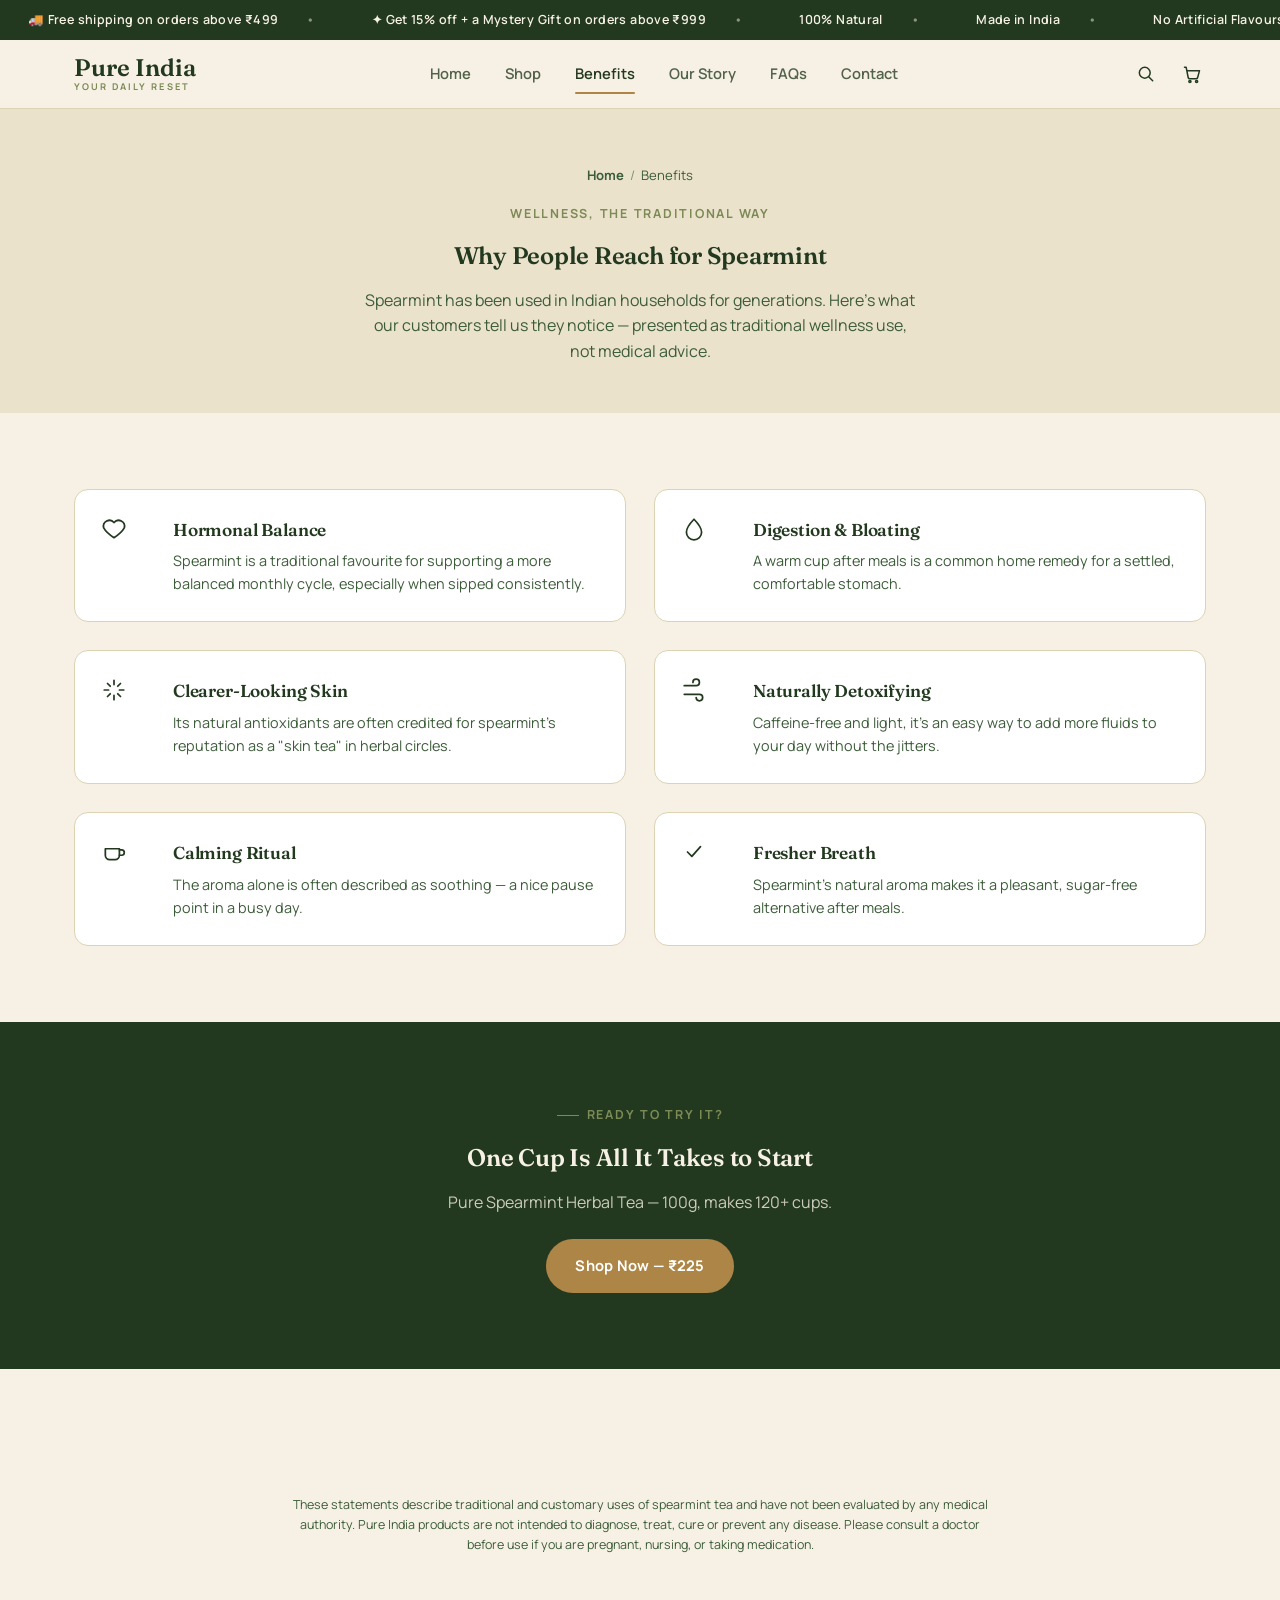
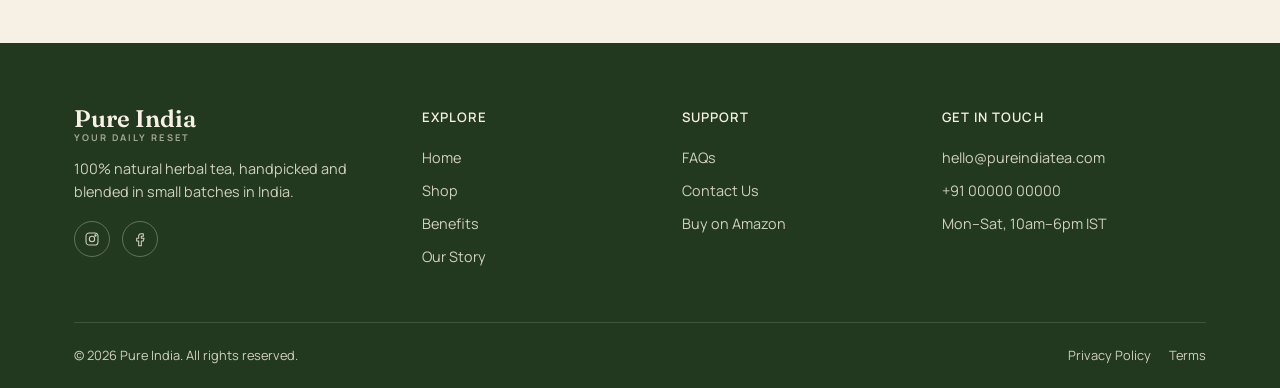
==== benefits.html @ 7e17dac4 "initial" ====
<!DOCTYPE html>
<html lang="en" class="is-loading">
<head>
<meta charset="UTF-8">
<meta name="viewport" content="width=device-width, initial-scale=1.0">
<title>Benefits of Spearmint Tea — Pure India</title>
<meta name="description" content="Discover the traditional wellness benefits of Pure India's Spearmint Herbal Tea — digestion, hormonal balance, skin and more.">
<link rel="stylesheet" href="css/style.css">
</head>
<body>

<div id="siteLoader" class="site-loader" role="status" aria-label="Loading Pure India">
  <div class="loader-mark">
    <span class="loader-steam s1"></span>
    <span class="loader-steam s2"></span>
    <span class="loader-steam s3"></span>
    <div class="loader-ring"></div>
    <img src="public/logo.png" alt="" class="loader-logo">
  </div>
  <p class="loader-text">Steeping your reset<span class="loader-dots"><span>.</span><span>.</span><span>.</span></span></p>
</div>

<header class="site-header">
  <div class="topbar">
    <div class="marquee">
        <div class="marquee-track">
          <span class="marquee-item">&#128666; Free shipping on orders above &#8377;499</span>
          <span class="marquee-item">&#10022; Get 15% off + a Mystery Gift on orders above &#8377;999</span>
          <span class="marquee-item">100% Natural</span>
          <span class="marquee-item">Made in India</span>
          <span class="marquee-item">No Artificial Flavours</span>
          <span class="marquee-item">&#128666; Free shipping on orders above &#8377;499</span>
          <span class="marquee-item">&#10022; Get 15% off + a Mystery Gift on orders above &#8377;999</span>
          <span class="marquee-item">100% Natural</span>
          <span class="marquee-item">Made in India</span>
          <span class="marquee-item">No Artificial Flavours</span>
        </div>
    </div>
  </div>
  <div class="nav-wrap container">
    <a href="index.html" class="logo">Pure India <span>Your Daily Reset</span></a>
    <nav class="main-nav" id="mainNav">
      <a href="index.html">Home</a>
      <a href="shop.html">Shop</a>
      <a href="benefits.html" class="active">Benefits</a>
      <a href="our-story.html">Our Story</a>
      <a href="faqs.html">FAQs</a>
      <a href="contact.html">Contact</a>
    </nav>
    <div class="nav-actions">
      <button class="icon-btn" id="searchToggle" aria-label="Toggle search"><svg viewBox="0 0 24 24" fill="none" stroke="currentColor" stroke-width="1.8" stroke-linecap="round"><circle cx="10.5" cy="10.5" r="6.5"/><line x1="20" y1="20" x2="15.5" y2="15.5"/></svg></button>
      <a href="shop.html" class="icon-btn" aria-label="Shop"><svg viewBox="0 0 24 24" fill="none" stroke="currentColor" stroke-width="1.8" stroke-linecap="round" stroke-linejoin="round"><path d="M3 4h2l2.4 12.2a2 2 0 0 0 2 1.6h7.4a2 2 0 0 0 2-1.6L21 8H6"/><circle cx="9.5" cy="21" r="1.3"/><circle cx="17.5" cy="21" r="1.3"/></svg></a>
      <button class="icon-btn menu-toggle" id="menuToggle" aria-label="Toggle menu" aria-expanded="false"><svg viewBox="0 0 24 24" fill="none" stroke="currentColor" stroke-width="1.8" stroke-linecap="round"><line x1="3" y1="6" x2="21" y2="6"/><line x1="3" y1="12" x2="21" y2="12"/><line x1="3" y1="18" x2="21" y2="18"/></svg></button>
    </div>
  </div>
  <form class="search-bar" id="searchForm"><input type="text" id="searchInput" placeholder="Search teas, benefits, brewing tips…"><button type="submit">Go</button></form>
</header>

<section class="page-hero">
  <div class="container">
    <p class="breadcrumb"><a href="index.html">Home</a><span>/</span>Benefits</p>
    <p class="eyebrow">Wellness, the traditional way</p>
    <h1>Why People Reach for Spearmint</h1>
    <p style="max-width:560px; margin:0 auto; color:var(--forest-light);">Spearmint has been used in Indian households for generations. Here's what our customers tell us they notice — presented as traditional wellness use, not medical advice.</p>
  </div>
</section>

<section>
  <div class="container">
    <div class="benefit-grid reveal">
      <div class="benefit-card">
        <div class="icon-wrap"><svg viewBox="0 0 24 24" fill="none" stroke="currentColor" stroke-width="1.6" stroke-linecap="round" stroke-linejoin="round"><path d="M12 20s-7-4.4-9.5-9A5.5 5.5 0 0 1 12 6a5.5 5.5 0 0 1 9.5 5c-2.5 4.6-9.5 9-9.5 9z"/></svg></div>
        <div><h3>Hormonal Balance</h3><p>Spearmint is a traditional favourite for supporting a more balanced monthly cycle, especially when sipped consistently.</p></div>
      </div>
      <div class="benefit-card">
        <div class="icon-wrap"><svg viewBox="0 0 24 24" fill="none" stroke="currentColor" stroke-width="1.6" stroke-linecap="round" stroke-linejoin="round"><path d="M12 3s7 7.2 7 12a7 7 0 0 1-14 0c0-4.8 7-12 7-12z"/></svg></div>
        <div><h3>Digestion &amp; Bloating</h3><p>A warm cup after meals is a common home remedy for a settled, comfortable stomach.</p></div>
      </div>
      <div class="benefit-card">
        <div class="icon-wrap"><svg viewBox="0 0 24 24" fill="none" stroke="currentColor" stroke-width="1.6" stroke-linecap="round" stroke-linejoin="round"><path d="M12 3v4M12 17v4M3 12h4M17 12h4M6 6l2.5 2.5M15.5 15.5L18 18M18 6l-2.5 2.5M8.5 15.5L6 18"/></svg></div>
        <div><h3>Clearer-Looking Skin</h3><p>Its natural antioxidants are often credited for spearmint's reputation as a "skin tea" in herbal circles.</p></div>
      </div>
      <div class="benefit-card">
        <div class="icon-wrap"><svg viewBox="0 0 24 24" fill="none" stroke="currentColor" stroke-width="1.6" stroke-linecap="round"><path d="M3 8h11a3 3 0 1 0-3-3"/><path d="M3 16h14a3 3 0 1 1-3 3"/></svg></div>
        <div><h3>Naturally Detoxifying</h3><p>Caffeine-free and light, it's an easy way to add more fluids to your day without the jitters.</p></div>
      </div>
      <div class="benefit-card">
        <div class="icon-wrap"><svg viewBox="0 0 24 24" fill="none" stroke="currentColor" stroke-width="1.6" stroke-linecap="round" stroke-linejoin="round"><path d="M4 9h13v6a4 4 0 0 1-4 4H8a4 4 0 0 1-4-4V9z"/><path d="M17 10h2a2.5 2.5 0 0 1 0 5h-2"/></svg></div>
        <div><h3>Calming Ritual</h3><p>The aroma alone is often described as soothing — a nice pause point in a busy day.</p></div>
      </div>
      <div class="benefit-card">
        <div class="icon-wrap"><svg viewBox="0 0 24 24" fill="none" stroke="currentColor" stroke-width="1.6" stroke-linecap="round" stroke-linejoin="round"><path d="M6 12l4 4 8-9"/></svg></div>
        <div><h3>Fresher Breath</h3><p>Spearmint's natural aroma makes it a pleasant, sugar-free alternative after meals.</p></div>
      </div>
    </div>
  </div>
</section>

<section class="section-forest">
  <div class="container reveal" style="text-align:center;">
    <p class="eyebrow" style="justify-content:center;">Ready to try it?</p>
    <h2>One Cup Is All It Takes to Start</h2>
    <p style="max-width:480px; margin:0 auto 24px; color:rgba(246,241,228,.8);">Pure Spearmint Herbal Tea — 100g, makes 120+ cups.</p>
    <a href="shop.html" class="btn btn-gold">Shop Now — ₹225</a>
  </div>
</section>

<section>
  <div class="container reveal" style="max-width:760px; margin:0 auto; text-align:center;">
    <p class="disclaimer" style="border-top:none;">These statements describe traditional and customary uses of spearmint tea and have not been evaluated by any medical authority. Pure India products are not intended to diagnose, treat, cure or prevent any disease. Please consult a doctor before use if you are pregnant, nursing, or taking medication.</p>
  </div>
</section>

<footer class="site-footer">
  <div class="container">
    <div class="footer-grid">
      <div>
        <a href="index.html" class="logo">Pure India <span>Your Daily Reset</span></a>
        <p style="max-width:280px; font-size:.9rem;">100% natural herbal tea, handpicked and blended in small batches in India.</p>
        <div class="footer-social">
          <a href="#" aria-label="Instagram"><svg viewBox="0 0 24 24" fill="none" stroke="currentColor" stroke-width="1.6"><rect x="3" y="3" width="18" height="18" rx="5"/><circle cx="12" cy="12" r="4"/><circle cx="17.2" cy="6.8" r="1"/></svg></a>
          <a href="#" aria-label="Facebook"><svg viewBox="0 0 24 24" fill="none" stroke="currentColor" stroke-width="1.6" stroke-linecap="round" stroke-linejoin="round"><path d="M14 8h3V4h-3a4 4 0 0 0-4 4v3H7v4h3v7h4v-7h3l1-4h-4V8z"/></svg></a>
        </div>
      </div>
      <div><h4>Explore</h4><ul class="footer-links"><li><a href="index.html">Home</a></li><li><a href="shop.html">Shop</a></li><li><a href="benefits.html">Benefits</a></li><li><a href="our-story.html">Our Story</a></li></ul></div>
      <div><h4>Support</h4><ul class="footer-links"><li><a href="faqs.html">FAQs</a></li><li><a href="contact.html">Contact Us</a></li><li><a href="#" class="amazon-cta">Buy on Amazon</a></li></ul></div>
      <div><h4>Get in Touch</h4><ul class="footer-links"><li>hello@pureindiatea.com</li><li>+91 00000 00000</li><li>Mon–Sat, 10am–6pm IST</li></ul></div>
    </div>
    <div class="container footer-bottom"><span>© 2026 Pure India. All rights reserved.</span><div class="footer-bottom-links"><a href="#">Privacy Policy</a><a href="#">Terms</a></div></div>
  </div>
</footer>

<script src="js/script.js"></script>
</body>
</html>
---- css/style.css ----
/* =========================================================
   PURE INDIA — Design Tokens
   Palette:
     --cream        #F6F1E4  base background
     --cream-dark   #EBE2CC  section alt background
     --forest       #23391F  primary / headings / nav
     --forest-light #3C5C39  secondary green
     --olive        #7C8A56  muted accent / icons
     --gold         #AD8546  CTA / price / highlights
     --ink          #262620  body text
     --line         #DCD2B4  hairline borders
   Type:
     Display: "Fraunces"  (characterful serif, used with restraint)
     Body:    "Manrope"   (clean, warm-neutral sans)
   Signature element: hand-drawn single-line botanical leaf motif,
   used as dividers, bullets and placeholder art throughout.
   ========================================================= */

@import url('https://fonts.googleapis.com/css2?family=Fraunces:ital,opsz,wght@0,9..144,400;0,9..144,500;0,9..144,600;1,9..144,500&family=Manrope:wght@400;500;600;700;800&display=swap');

:root{
  --cream:#F6F1E4;
  --cream-dark:#EBE2CC;
  --forest:#23391F;
  --forest-light:#3C5C39;
  --olive:#7C8A56;
  --gold:#AD8546;
  --gold-dark:#8F6D33;
  --ink:#262620;
  --line:#DCD2B4;
  --white:#FFFFFF;
  --radius-lg:22px;
  --radius-md:14px;
  --radius-sm:8px;
  --shadow-soft: 0 14px 34px rgba(35,57,31,0.10);
  --shadow-tight: 0 6px 16px rgba(35,57,31,0.10);
  --container: 1180px;
}

*,*::before,*::after{ box-sizing:border-box; }
html{ scroll-behavior:smooth; overflow-x:hidden; }
body{
  margin:0;
  max-width:100%;
  overflow-x:hidden;
  background:var(--cream);
  color:var(--ink);
  font-family:'Manrope', sans-serif;
  font-size:16px;
  line-height:1.6;
  -webkit-font-smoothing:antialiased;
}
img{ max-width:100%; display:block; }
a{ color:inherit; text-decoration:none; }
ul{ margin:0; padding:0; list-style:none; }
button{ font-family:inherit; cursor:pointer; }
input,textarea,select{ font-family:inherit; font-size:1rem; }

h1,h2,h3,h4{
  font-family:'Fraunces', serif;
  color:var(--forest);
  margin:0 0 .5em;
  font-weight:600;
  letter-spacing:-0.01em;
}
.script{
  font-style:italic;
  font-weight:500;
  color:var(--gold-dark);
}
p{ margin:0 0 1em; }
.container{
  max-width:var(--container);
  margin:0 auto;
  padding:0 24px;
}
.eyebrow{
  display:inline-flex;
  align-items:center;
  gap:8px;
  font-size:.78rem;
  font-weight:700;
  letter-spacing:.14em;
  text-transform:uppercase;
  color:var(--olive);
  margin-bottom:14px;
}
.eyebrow::before{
  content:"";
  width:22px; height:1px;
  background:var(--olive);
  display:inline-block;
}

/* Buttons */
.btn{
  display:inline-flex;
  align-items:center;
  justify-content:center;
  gap:8px;
  padding:14px 28px;
  border-radius:999px;
  font-weight:700;
  font-size:.92rem;
  letter-spacing:.02em;
  border:1.5px solid transparent;
  transition:transform .18s ease, box-shadow .18s ease, background .18s ease, color .18s ease;
  white-space:nowrap;
}
.btn:active{ transform:translateY(1px); }
.btn-primary{ background:var(--forest); color:var(--cream); }
.btn-primary:hover{ background:var(--forest-light); box-shadow:var(--shadow-tight); }
.btn-gold{ background:var(--gold); color:var(--white); }
.btn-gold:hover{ background:var(--gold-dark); box-shadow:var(--shadow-tight); }
.btn-outline{ background:transparent; color:var(--forest); border-color:var(--forest); }
.btn-outline:hover{ background:var(--forest); color:var(--cream); }
.btn-ghost{ background:transparent; color:var(--cream); border-color:rgba(246,241,228,.5); }
.btn-ghost:hover{ background:rgba(246,241,228,.12); }
.btn-block{ width:100%; }
.btn-sm{ padding:10px 18px; font-size:.82rem; }

/* =========================================================
   HEADER
   ========================================================= */
.topbar{
  background:var(--forest);
  color:var(--cream);
  font-size:.78rem;
  letter-spacing:.03em;
  overflow:hidden;
  padding:10px 0;
}
.marquee{ width:100%; overflow:hidden; }
.marquee-track{
  display:flex;
  align-items:center;
  width:max-content;
  animation:marquee-scroll 26s linear infinite;
}
.marquee:hover .marquee-track,
.marquee:focus-within .marquee-track{ animation-play-state:paused; }
.marquee-item{
  display:flex;
  align-items:center;
  white-space:nowrap;
  font-weight:600;
  padding:0 28px;
}
.marquee-item::after{
  content:"•";
  margin-left:28px;
  opacity:.5;
}
@keyframes marquee-scroll{
  from{ transform:translateX(0); }
  to{ transform:translateX(-50%); }
}

.site-header{
  position:sticky;
  top:0;
  z-index:60;
  background:rgba(246,241,228,.94);
  backdrop-filter:blur(6px);
  border-bottom:1px solid var(--line);
}
.nav-wrap{
  display:flex;
  align-items:center;
  justify-content:space-between;
  padding:16px 24px;
  gap:20px;
}
.logo{
  font-family:'Fraunces', serif;
  font-size:1.5rem;
  font-weight:600;
  color:var(--forest);
  line-height:1;
  display:flex;
  flex-direction:column;
  gap:2px;
}
.logo span{
  font-family:'Manrope', sans-serif;
  font-size:.58rem;
  font-weight:700;
  letter-spacing:.22em;
  text-transform:uppercase;
  color:var(--olive);
}
.main-nav{
  display:flex;
  gap:34px;
  font-weight:600;
  font-size:.92rem;
}
.main-nav a{
  position:relative;
  padding:6px 0;
  color:var(--forest);
  opacity:.78;
}
.main-nav a:hover{ opacity:1; }
.main-nav a.active{ opacity:1; }
.main-nav a.active::after{
  content:"";
  position:absolute;
  left:0; right:0; bottom:-2px;
  height:2px;
  background:var(--gold);
  border-radius:2px;
}
.nav-actions{
  display:flex;
  align-items:center;
  gap:18px;
}
.icon-btn{
  background:none;
  border:none;
  color:var(--forest);
  display:flex;
  align-items:center;
  padding:4px;
}
.icon-btn svg{ width:20px; height:20px; }
.menu-toggle{ display:none; }

.search-bar{
  max-width:var(--container);
  margin:0 auto;
  padding:0 24px;
  max-height:0;
  overflow:hidden;
  transition:max-height .25s ease, padding .25s ease;
  display:flex;
  gap:10px;
}
.search-bar.open{
  max-height:70px;
  padding-bottom:16px;
}
.search-bar input{
  flex:1;
  padding:12px 16px;
  border-radius:999px;
  border:1.5px solid var(--line);
  background:var(--white);
}
.search-bar input:focus{ outline:2px solid var(--olive); outline-offset:1px; }
.search-bar button{
  padding:12px 22px;
  border-radius:999px;
  background:var(--forest);
  color:var(--cream);
  border:none;
  font-weight:700;
}

/* =========================================================
   HERO
   ========================================================= */
.hero{
  background:linear-gradient(180deg, var(--cream) 0%, var(--cream-dark) 100%);
  overflow:hidden;
  position:relative;
}
.hero .container{
  display:grid;
  grid-template-columns:1.05fr 1fr;
  gap:56px;
  align-items:center;
  padding-top:64px;
  padding-bottom:64px;
}
.hero h1{
  font-size:clamp(2.4rem, 4.4vw, 3.6rem);
  line-height:1.06;
}
.hero-sub{
  font-size:1.08rem;
  max-width:440px;
  color:var(--forest-light);
}
.hero-badges{
  display:flex;
  gap:28px;
  margin:28px 0 32px;
  flex-wrap:wrap;
}
.hero-badge{
  display:flex;
  flex-direction:column;
  gap:8px;
  max-width:120px;
}
.hero-badge svg{ width:26px; height:26px; color:var(--forest); }
.hero-badge span{ font-size:.82rem; font-weight:700; color:var(--forest); }
.hero-cta-row{ display:flex; gap:14px; flex-wrap:wrap; }

.hero-carousel{ padding:0; }
.hero-carousel .carousel{ border-radius:0; border-width:0 0 1.5px 0; }
.hero-art{ position:relative; }
.carousel{
  position:relative;
  width:100%;
  max-width:100%;
  border-radius:var(--radius-lg);
  border:1.5px dashed var(--olive);
  background:
    repeating-linear-gradient(135deg, rgba(124,138,86,.07) 0 10px, transparent 10px 20px),
    var(--cream-dark);
  overflow:hidden;
}
.carousel-track{
  display:flex;
  width:100%;
  transition:transform .5s ease;
}
.carousel-slide{
  position:relative;
  width:100%;
  min-width:100%;
  max-width:100%;
  min-height:420px;
  display:flex;
  flex-direction:column;
  align-items:center;
  justify-content:center;
  gap:10px;
  color:var(--forest-light);
  text-align:center;
  padding:20px;
  flex-shrink:0;
}
.hero-carousel .carousel-slide{ height:600px; min-height:0; }
.carousel-slide svg{ width:44px; height:44px; opacity:.65; }
.carousel-slide span{ font-size:.78rem; font-weight:700; letter-spacing:.03em; max-width:240px; opacity:.85; }
.carousel-slide img{
  position:absolute;
  inset:0;
  width:100%;
  height:100%;
  object-fit:cover;
  z-index:1;
}
.carousel-caption{
  position:absolute;
  left:6%;
  top:50%;
  transform:translateY(-50%);
  background:rgba(246,241,228,.94);
  padding:clamp(20px,3.4vw,38px) clamp(22px,3.8vw,42px);
  border-radius:var(--radius-lg);
  width:44%;
  max-width:none;
  box-shadow:var(--shadow-soft);
  text-align:left;
  z-index:3;
}
.carousel-caption .eyebrow{ margin-bottom:12px; }
.carousel-caption h1{ font-size:clamp(1.9rem, 3.6vw, 2.7rem); line-height:1.08; margin-bottom:14px; }
.carousel-caption h1 .script{ white-space:nowrap; }
.carousel-caption p{ font-size:clamp(.85rem,1.4vw,1rem); color:var(--forest-light); max-width:100%; margin-bottom:22px; }
.carousel-arrow{
  position:absolute;
  top:50%;
  transform:translateY(-50%);
  width:clamp(30px,3.2vw,38px); height:clamp(30px,3.2vw,38px);
  border-radius:50%;
  background:rgba(255,255,255,.9);
  border:1px solid var(--line);
  display:flex;
  align-items:center;
  justify-content:center;
  font-size:1.2rem;
  line-height:1;
  color:var(--forest);
  box-shadow:var(--shadow-tight);
  z-index:5;
}
.carousel-arrow:hover{ background:var(--white); }
.carousel-arrow.prev{ left:14px; }
.carousel-arrow.next{ right:14px; }
.carousel-dots{
  position:absolute;
  bottom:16px;
  left:0; right:0;
  display:flex;
  justify-content:center;
  gap:8px;
  z-index:5;
}
.carousel-dots .dot{
  width:8px; height:8px;
  border-radius:50%;
  background:rgba(35,57,31,.28);
  border:none;
  padding:0;
  transition:width .2s ease, background .2s ease;
}
.carousel-dots .dot.active{ background:var(--forest); width:22px; border-radius:5px; }

/* CTA block (home page signature CTA) */
.cta-block{ max-width:680px; margin:0 auto; text-align:center; }
.cta-badges-row{
  display:flex;
  justify-content:center;
  gap:36px;
  margin:26px 0 30px;
  flex-wrap:wrap;
}
.cta-badge{
  display:flex;
  flex-direction:column;
  align-items:center;
  gap:8px;
  font-size:.8rem;
  font-weight:700;
  color:var(--forest);
  max-width:120px;
}
.cta-badge svg{ width:24px; height:24px; }
.cta-block .price-row{ justify-content:center; margin:10px 0 26px; }
.cta-block .hero-cta-row{ justify-content:center; }
.pill-tag{
  position:absolute;
  top:18px; right:18px;
  background:var(--forest);
  color:var(--cream);
  width:clamp(64px,7.5vw,96px); height:clamp(64px,7.5vw,96px);
  border-radius:50%;
  display:flex;
  flex-direction:column;
  align-items:center;
  justify-content:center;
  text-align:center;
  font-weight:800;
  font-size:clamp(.6rem,.9vw,.78rem);
  line-height:1.15;
  box-shadow:var(--shadow-soft);
  z-index:2;
}
.pill-tag strong{ font-size:1.15rem; }

/* Promo slide (slide 2) — carousal-2.png already has the dark green
   peacock/floral panel + "120+" pill baked into the photo itself;
   only the offer card is added here, sat in the panel's blank space. */
.slide-promo .carousel-caption{
  top:27%;
  transform:none;
  left:3%;
  width:34%;
  max-width:none;
  padding:clamp(16px,2.6vw,32px) clamp(18px,2.8vw,34px);
}
.slide-promo .carousel-caption .eyebrow{
  font-family:'Fraunces', serif;
  font-style:italic;
  font-weight:500;
  text-transform:none;
  letter-spacing:0;
  color:var(--gold-dark);
  font-size:1.05rem;
}
.slide-promo .carousel-caption .eyebrow::before{ display:none; }
.slide-promo .btn-gold{ color:var(--forest); }
.slide-promo .btn-gold:hover{ color:var(--cream); }

/* =========================================================
   PLACEHOLDER ART (used everywhere a real photo will go)
   ========================================================= */
.placeholder{
  position:relative;
  display:flex;
  flex-direction:column;
  align-items:center;
  justify-content:center;
  gap:10px;
  border-radius:var(--radius-lg);
  border:1.5px dashed var(--olive);
  background:
    repeating-linear-gradient(135deg, rgba(124,138,86,.07) 0 10px, transparent 10px 20px),
    var(--cream-dark);
  color:var(--forest-light);
  text-align:center;
  padding:20px;
  min-height:260px;
}
.placeholder svg{ width:44px; height:44px; opacity:.65; }
.placeholder span{
  font-size:.78rem;
  font-weight:700;
  letter-spacing:.03em;
  max-width:220px;
  opacity:.85;
}
.placeholder.tall{ min-height:420px; }
.placeholder.short{ min-height:170px; }
.placeholder.square{ aspect-ratio:1/1; min-height:0; }
.placeholder.round{ border-radius:50%; }

/* =========================================================
   SECTION GENERAL
   ========================================================= */
section{ padding:76px 0; }
.section-alt{ background:var(--cream-dark); }
.section-forest{ background:var(--forest); color:var(--cream); }
.section-forest h2, .section-forest h3{ color:var(--cream); }
.section-head{
  max-width:600px;
  margin:0 auto 44px;
  text-align:center;
}
.section-head h2{ font-size:clamp(1.7rem, 3vw, 2.4rem); }
.section-head p{ color:var(--forest-light); }
.section-forest .section-head p{ color:rgba(246,241,228,.78); }

/* Feature grid (icons) */
.feature-grid{
  display:grid;
  grid-template-columns:repeat(4, 1fr);
  gap:28px;
}
.feature-card{
  text-align:center;
  padding:8px;
}
.feature-card .icon-wrap{
  width:56px; height:56px;
  margin:0 auto 16px;
  border-radius:50%;
  background:var(--cream);
  border:1.5px solid var(--line);
  display:flex;
  align-items:center;
  justify-content:center;
}
.icon-wrap svg{ width:26px; height:26px; color:var(--forest); }
.feature-card h4{ font-size:1rem; margin-bottom:6px; }
.feature-card p{ font-size:.88rem; color:var(--forest-light); margin:0; }

/* Tagline banner strip (below carousel) — single full-width placeholder image */
.tagline-banner-section{ padding:56px 0; }
.tagline-dots{
  display:flex;
  justify-content:center;
  gap:7px;
  margin-bottom:22px;
}
.t-dot{
  width:7px; height:7px;
  border-radius:50%;
  background:var(--line);
}
.t-dot.active{ background:var(--olive); }
.tagline-banner{
  width:100%;
  min-height:220px;
  border-radius:var(--radius-lg);
}

/* Product showcase (home, below tagline banner) */
.product-showcase{
  display:grid;
  grid-template-columns:0.85fr 1fr;
  gap:56px;
  align-items:start;
}
.product-showcase-media{ position:relative; }
.media-badge{
  position:absolute;
  top:16px; right:16px;
  width:32px; height:32px;
  border-radius:8px;
  border:1.5px solid var(--forest);
  background:var(--white);
  display:flex;
  align-items:center;
  justify-content:center;
  color:var(--forest);
  z-index:2;
}
.media-badge svg{ width:14px; height:14px; }
.category-label{
  font-size:.9rem;
  font-weight:700;
  color:var(--olive);
  margin-bottom:14px;
}
.showcase-desc{ color:var(--forest-light); max-width:520px; }
.mini-heading{
  font-size:1.05rem;
  margin:26px 0 16px;
}
.key-benefits-grid{
  display:grid;
  grid-template-columns:1fr 1fr;
  gap:18px 20px;
  margin-bottom:8px;
}
.key-benefit{ display:flex; align-items:center; gap:14px; }
.key-benefit .icon-wrap{
  flex-shrink:0;
  width:46px; height:46px;
  border-radius:12px;
  background:var(--cream-dark);
  border:none;
}
.key-benefit .icon-wrap svg{ width:20px; height:20px; }
.key-benefit span{ font-size:.9rem; font-weight:600; color:var(--ink); line-height:1.3; }

.pack-scroller{
  display:flex;
  gap:14px;
  overflow-x:auto;
  padding-bottom:6px;
  scrollbar-width:thin;
}
.pack-card{
  position:relative;
  flex:0 0 auto;
  min-width:150px;
  background:var(--white);
  border:1.5px solid var(--line);
  border-radius:var(--radius-md);
  padding:16px 18px;
  display:flex;
  flex-direction:column;
  gap:6px;
  text-align:left;
  cursor:pointer;
  transition:border-color .15s ease, box-shadow .15s ease;
}
.pack-card:hover{ border-color:var(--olive); }
.pack-card.active{ border-color:var(--forest); box-shadow:0 0 0 2px rgba(35,57,31,.12); }
.pack-tag{
  position:absolute;
  top:-11px; left:14px;
  background:var(--gold);
  color:var(--white);
  font-size:.66rem;
  font-weight:800;
  letter-spacing:.03em;
  text-transform:uppercase;
  padding:3px 10px;
  border-radius:999px;
}
.pack-label{ font-weight:700; font-size:.88rem; color:var(--forest); }
.pack-price{ font-family:'Fraunces', serif; font-size:1.2rem; color:var(--gold-dark); font-weight:600; }
.pack-price del{ font-family:'Manrope', sans-serif; font-size:.8rem; font-weight:500; opacity:.5; margin-left:4px; }
.pack-save{ font-size:.72rem; font-weight:700; color:var(--forest-light); background:var(--cream-dark); padding:3px 9px; border-radius:999px; width:fit-content; }

.qty-buy-row{ display:flex; align-items:center; gap:16px; margin-top:26px; flex-wrap:wrap; }

.product-highlight .tag{
  display:inline-block;
  background:var(--forest);
  color:var(--cream);
  font-size:.72rem;
  font-weight:700;
  letter-spacing:.08em;
  text-transform:uppercase;
  padding:5px 12px;
  border-radius:999px;
  margin-bottom:14px;
}
.price-row{
  display:flex;
  align-items:baseline;
  gap:10px;
  margin:18px 0 26px;
}
.price{ font-family:'Fraunces', serif; font-size:2rem; color:var(--gold-dark); font-weight:600; }
.price-old{ text-decoration:line-through; opacity:.5; font-size:1rem; }
.rating{ display:flex; align-items:center; gap:6px; margin-bottom:8px; }
.rating svg{ width:16px; height:16px; color:var(--gold); }

/* Product card grid (used on shop-teaser + real shop page) */
.product-card{
  background:var(--white);
  border-radius:var(--radius-lg);
  overflow:hidden;
  border:1px solid var(--line);
  box-shadow:var(--shadow-tight);
  display:flex;
  flex-direction:column;
}
.product-card .placeholder{ border-radius:0; border-width:0 0 1.5px 0; }
.product-card-body{ padding:24px; display:flex; flex-direction:column; gap:8px; flex:1; }
.product-card-body h3{ font-size:1.15rem; margin-bottom:2px; }
.product-card-body p{ font-size:.88rem; color:var(--forest-light); margin-bottom:6px; }
.product-card-body .price{ font-size:1.3rem; }

/* Wellness strip */
.wellness-strip{
  display:grid;
  grid-template-columns:1fr 1fr;
  gap:56px;
  align-items:center;
}
.wellness-list{ display:grid; grid-template-columns:1fr 1fr; gap:26px; }
.wellness-item{ display:flex; gap:14px; align-items:flex-start; }
.wellness-item .icon-wrap{ margin:0; flex-shrink:0; width:48px; height:48px; }
.wellness-item h4{ font-size:.98rem; margin-bottom:4px; }
.wellness-item p{ font-size:.85rem; margin:0; color:var(--forest-light); }

/* Story teaser / photo strip */
.story-strip{
  display:grid;
  grid-template-columns:1fr 1fr;
  gap:56px;
  align-items:center;
}
.photo-fan{ display:grid; grid-template-columns:repeat(3,1fr); gap:14px; }
.photo-fan .placeholder:nth-child(2){ transform:translateY(-14px); }

/* Testimonials */
.testimonial-grid{
  display:grid;
  grid-template-columns:repeat(3,1fr);
  gap:26px;
}
.testimonial-card{
  background:var(--white);
  border:1px solid var(--line);
  border-radius:var(--radius-md);
  padding:26px;
}
.testimonial-card .stars{ display:flex; gap:3px; margin-bottom:12px; }
.testimonial-card .stars svg{ width:15px; height:15px; color:var(--gold); }
.testimonial-card p{ font-size:.92rem; font-style:italic; color:var(--ink); margin-bottom:14px; }
.testimonial-card footer{ font-size:.82rem; font-weight:700; color:var(--forest); }
.placeholder-note{
  text-align:center;
  font-size:.78rem;
  color:var(--olive);
  margin-top:18px;
  font-weight:600;
}

/* Newsletter */
.newsletter{
  background:var(--forest);
  color:var(--cream);
  border-radius:var(--radius-lg);
  padding:48px;
  display:grid;
  grid-template-columns:1.1fr 1fr;
  gap:32px;
  align-items:center;
}
.newsletter h3{ color:var(--cream); margin-bottom:8px; }
.newsletter p{ color:rgba(246,241,228,.75); margin:0; }
.newsletter-form{ display:flex; gap:10px; }
.newsletter-form input{
  flex:1;
  padding:14px 18px;
  border-radius:999px;
  border:none;
}
.form-msg{
  font-size:.82rem;
  margin-top:10px;
  font-weight:700;
  display:none;
}
.form-msg.show{ display:block; }

/* Footer */
.site-footer{
  background:var(--forest);
  color:rgba(246,241,228,.82);
  padding-top:64px;
}
.footer-grid{
  display:grid;
  grid-template-columns:1.4fr 1fr 1fr 1.2fr;
  gap:40px;
  padding-bottom:44px;
  border-bottom:1px solid rgba(246,241,228,.14);
}
.footer-grid h4{
  color:var(--cream);
  font-family:'Manrope',sans-serif;
  font-size:.82rem;
  letter-spacing:.08em;
  text-transform:uppercase;
  margin-bottom:18px;
}
.footer-grid .logo{ color:var(--cream); margin-bottom:14px; }
.footer-grid .logo span{ color:rgba(246,241,228,.6); }
.footer-links li{ margin-bottom:10px; font-size:.9rem; }
.footer-links a:hover{ color:var(--cream); }
.footer-social{ display:flex; gap:12px; margin-top:18px; }
.footer-social a{
  width:36px; height:36px;
  border-radius:50%;
  border:1px solid rgba(246,241,228,.3);
  display:flex; align-items:center; justify-content:center;
}
.footer-social svg{ width:16px; height:16px; }
.footer-bottom{
  display:flex;
  justify-content:space-between;
  align-items:center;
  padding:22px 0;
  font-size:.8rem;
  flex-wrap:wrap;
  gap:10px;
}
.footer-bottom-links{ display:flex; gap:18px; }

/* =========================================================
   PAGE HEADER (interior pages)
   ========================================================= */
.page-hero{
  background:var(--cream-dark);
  padding:56px 0 48px;
  text-align:center;
}
.page-hero .eyebrow{ justify-content:center; }
.page-hero .eyebrow::before{ display:none; }
.breadcrumb{
  font-size:.82rem;
  color:var(--forest-light);
  margin-bottom:14px;
}
.breadcrumb a{ font-weight:700; }
.breadcrumb span{ opacity:.6; margin:0 6px; }

/* =========================================================
   SHOP PAGE
   ========================================================= */
.product-detail{
  display:grid;
  grid-template-columns:1fr 1fr;
  gap:60px;
  align-items:start;
}
.gallery-thumbs{ display:grid; grid-template-columns:repeat(4,1fr); gap:12px; margin-top:12px; }
.gallery-thumbs .placeholder{ min-height:80px; }
.stock-note{ display:flex; align-items:center; gap:8px; font-size:.85rem; font-weight:700; color:var(--forest-light); margin-bottom:6px; }
.stock-dot{ width:8px; height:8px; border-radius:50%; background:var(--forest-light); display:inline-block; }
.qty-row{ display:flex; align-items:center; gap:16px; margin:24px 0; }
.qty-box{ display:flex; align-items:center; border:1.5px solid var(--line); border-radius:999px; overflow:hidden; }
.qty-box button{ background:none; border:none; padding:10px 16px; font-size:1.1rem; color:var(--forest); }
.qty-box span{ min-width:32px; text-align:center; font-weight:700; }
.trust-row{ display:flex; gap:22px; margin-top:26px; flex-wrap:wrap; }
.trust-row .item{ display:flex; gap:8px; align-items:center; font-size:.82rem; font-weight:700; color:var(--forest-light); }
.trust-row svg{ width:18px; height:18px; color:var(--forest); }

.accordion{ border-top:1px solid var(--line); margin-top:28px; }
.accordion-item{ border-bottom:1px solid var(--line); }
.accordion-trigger{
  width:100%;
  background:none;
  border:none;
  display:flex;
  justify-content:space-between;
  align-items:center;
  padding:18px 2px;
  font-weight:700;
  color:var(--forest);
  font-size:.98rem;
  text-align:left;
}
.accordion-trigger svg{ width:18px; height:18px; transition:transform .2s ease; flex-shrink:0; }
.accordion-trigger[aria-expanded="true"] svg{ transform:rotate(45deg); }
.accordion-panel{
  max-height:0;
  overflow:hidden;
  transition:max-height .25s ease;
  font-size:.92rem;
  color:var(--forest-light);
}
.accordion-panel p{ padding:0 2px 18px; margin:0; }

.brew-steps{ display:grid; grid-template-columns:repeat(4,1fr); gap:24px; }
.brew-step{ text-align:center; }
.brew-step .num{
  font-family:'Fraunces',serif;
  font-size:1.7rem;
  color:var(--gold-dark);
  display:block;
  margin-bottom:10px;
}
.brew-step h4{ font-size:.95rem; margin-bottom:6px; }
.brew-step p{ font-size:.85rem; color:var(--forest-light); margin:0; }

.ingredient-list{ display:flex; flex-wrap:wrap; gap:10px; }
.ingredient-chip{
  background:var(--cream-dark);
  border:1px solid var(--line);
  padding:8px 16px;
  border-radius:999px;
  font-size:.85rem;
  font-weight:700;
  color:var(--forest);
}
.disclaimer{
  font-size:.78rem;
  color:var(--forest-light);
  border-top:1px dashed var(--line);
  padding-top:18px;
  margin-top:32px;
}

/* =========================================================
   BENEFITS PAGE
   ========================================================= */
.benefit-grid{
  display:grid;
  grid-template-columns:repeat(2,1fr);
  gap:28px;
}
.benefit-card{
  display:flex;
  gap:20px;
  background:var(--white);
  border:1px solid var(--line);
  border-radius:var(--radius-md);
  padding:26px;
}
.benefit-card .icon-wrap{ flex-shrink:0; width:52px; height:52px; }
.benefit-card h3{ font-size:1.08rem; margin-bottom:6px; }
.benefit-card p{ font-size:.9rem; color:var(--forest-light); margin:0; }

/* =========================================================
   OUR STORY PAGE
   ========================================================= */
.timeline{
  display:grid;
  grid-template-columns:repeat(4,1fr);
  gap:24px;
  position:relative;
}
.timeline::before{
  content:"";
  position:absolute;
  top:28px; left:0; right:0;
  height:1px;
  background:var(--line);
  z-index:0;
}
.timeline-step{ position:relative; z-index:1; text-align:center; }
.timeline-step .dot{
  width:56px; height:56px;
  border-radius:50%;
  background:var(--cream);
  border:1.5px solid var(--forest);
  display:flex; align-items:center; justify-content:center;
  margin:0 auto 16px;
}
.timeline-step .dot svg{ width:24px; height:24px; color:var(--forest); }
.timeline-step h4{ font-size:.95rem; margin-bottom:6px; }
.timeline-step p{ font-size:.83rem; color:var(--forest-light); margin:0; }

.value-grid{ display:grid; grid-template-columns:repeat(3,1fr); gap:26px; }
.value-card{ text-align:center; padding:10px; }

/* =========================================================
   FAQ PAGE
   ========================================================= */
.faq-cats{
  display:flex;
  gap:12px;
  flex-wrap:wrap;
  justify-content:center;
  margin-bottom:40px;
}
.faq-cat-btn{
  padding:9px 20px;
  border-radius:999px;
  border:1.5px solid var(--line);
  background:var(--white);
  font-weight:700;
  font-size:.85rem;
  color:var(--forest-light);
  transition:all .18s ease;
}
.faq-cat-btn.active, .faq-cat-btn:hover{
  border-color:var(--forest);
  color:var(--forest);
  background:var(--cream-dark);
}
.faq-group{ max-width:760px; margin:0 auto 46px; }
.faq-group h3{ font-size:1.1rem; margin-bottom:14px; }

/* =========================================================
   CONTACT PAGE
   ========================================================= */
.contact-grid{
  display:grid;
  grid-template-columns:1fr 1.1fr;
  gap:56px;
}
.contact-info-card{
  display:flex;
  gap:16px;
  padding:20px 0;
  border-bottom:1px solid var(--line);
}
.contact-info-card:last-child{ border-bottom:none; }
.contact-info-card .icon-wrap{ flex-shrink:0; }
.contact-info-card h4{ font-size:.95rem; margin-bottom:4px; }
.contact-info-card p{ font-size:.9rem; margin:0; color:var(--forest-light); }

.form-grid{ display:grid; grid-template-columns:1fr 1fr; gap:18px; }
.form-grid .full{ grid-column:1/-1; }
.field label{
  display:block;
  font-size:.82rem;
  font-weight:700;
  color:var(--forest);
  margin-bottom:6px;
}
.field input, .field textarea{
  width:100%;
  padding:13px 16px;
  border-radius:var(--radius-sm);
  border:1.5px solid var(--line);
  background:var(--white);
}
.field input:focus, .field textarea:focus{ outline:2px solid var(--olive); outline-offset:1px; }
.field textarea{ resize:vertical; min-height:120px; }

/* =========================================================
   REVEAL ANIMATION
   ========================================================= */
.reveal{ opacity:0; transform:translateY(18px); transition:opacity .6s ease, transform .6s ease; }
.reveal.in-view{ opacity:1; transform:translateY(0); }
@media (prefers-reduced-motion: reduce){
  .reveal{ opacity:1; transform:none; transition:none; }
  html{ scroll-behavior:auto; }
}

/* =========================================================
   RESPONSIVE
   ========================================================= */
@media (max-width: 980px){
  .feature-grid{ grid-template-columns:repeat(2,1fr); gap:22px; }
  .wellness-list{ grid-template-columns:1fr; }
  .wellness-strip, .story-strip, .product-highlight, .product-detail, .contact-grid, .product-showcase{
    grid-template-columns:1fr;
  }
  .story-strip .photo-fan{ order:-1; }
  .testimonial-grid{ grid-template-columns:1fr; }
  .newsletter{ grid-template-columns:1fr; text-align:center; }
  .newsletter-form{ justify-content:center; }
  .footer-grid{ grid-template-columns:1fr 1fr; }
  .benefit-grid{ grid-template-columns:1fr; }
  .timeline{ grid-template-columns:1fr 1fr; row-gap:36px; }
  .timeline::before{ display:none; }
  .value-grid{ grid-template-columns:1fr; }
  .brew-steps{ grid-template-columns:1fr 1fr; }
  .form-grid{ grid-template-columns:1fr; }
  .hero-carousel .carousel-slide{ height:480px; }
}
@media (max-width: 760px){
  .main-nav{
    position:absolute;
    top:100%; left:0; right:0;
    background:var(--cream);
    flex-direction:column;
    gap:0;
    border-bottom:1px solid var(--line);
    box-shadow:var(--shadow-soft);
    max-height:0;
    overflow:hidden;
    transition:max-height .25s ease;
  }
  .main-nav.open{ max-height:400px; }
  .main-nav a{ padding:16px 24px; border-bottom:1px solid var(--line); width:100%; }
  .menu-toggle{ display:flex; }
  .hero .container{ padding-top:36px; padding-bottom:36px; }
  .footer-grid{ grid-template-columns:1fr; }
  .timeline{ grid-template-columns:1fr; }
  .gallery-thumbs{ grid-template-columns:repeat(4,1fr); }
  .hero-carousel .carousel-slide{ height:420px; }
  .carousel-caption{
    left:5%; right:5%;
    width:auto;
    max-width:none;
    padding:26px 24px;
  }
  .carousel-caption p{ max-width:none; }
  .pill-tag{ top:14px; right:14px; }
  .key-benefits-grid{ grid-template-columns:1fr; }

  .slide-promo .carousel-caption{
    top:50%;
    transform:translateY(-50%);
    left:5%;
    right:5%;
    width:auto;
    max-width:none;
    padding:20px 18px;
  }
}

/* =========================================================
   SITE LOADER — first-brew intro overlay
   ========================================================= */
html.is-loading{ overflow:hidden; }

.site-loader{
  position:fixed;
  inset:0;
  z-index:9999;
  display:flex;
  flex-direction:column;
  align-items:center;
  justify-content:center;
  gap:20px;
  background:var(--cream);
  transition:opacity .6s ease, visibility .6s ease;
}
.site-loader.is-hidden{
  opacity:0;
  visibility:hidden;
  pointer-events:none;
}

.loader-mark{
  position:relative;
  width:150px;
  height:150px;
  display:flex;
  align-items:center;
  justify-content:center;
}

.loader-ring{
  position:absolute;
  inset:0;
  border-radius:50%;
  border:2px solid var(--line);
  border-top-color:var(--gold);
  border-right-color:var(--gold);
  animation:loaderSpin 1.7s linear infinite;
}

.loader-logo{
  width:112px;
  height:auto;
  animation:loaderBreathe 2.4s ease-in-out infinite;
}

.loader-steam{
  position:absolute;
  top:2px;
  width:3px;
  height:20px;
  border-radius:999px;
  background:linear-gradient(180deg, transparent, var(--olive) 55%, transparent);
  opacity:0;
  animation:loaderSteam 2.6s ease-in infinite;
}
.loader-steam.s1{ left:52px; animation-delay:.1s; }
.loader-steam.s2{ left:75px; animation-delay:.7s; }
.loader-steam.s3{ left:98px; animation-delay:1.3s; }

.loader-text{
  font-family:'Fraunces', serif;
  font-style:italic;
  font-size:.95rem;
  letter-spacing:.01em;
  color:var(--forest-light);
  display:flex;
  align-items:baseline;
  gap:2px;
  margin:0;
}
.loader-dots span{
  animation:loaderDots 1.4s ease-in-out infinite;
  opacity:0;
}
.loader-dots span:nth-child(2){ animation-delay:.2s; }
.loader-dots span:nth-child(3){ animation-delay:.4s; }

@keyframes loaderSpin{ to{ transform:rotate(360deg); } }

@keyframes loaderBreathe{
  0%,100%{ transform:scale(1); opacity:1; }
  50%{ transform:scale(1.045); opacity:.9; }
}

@keyframes loaderSteam{
  0%{ transform:translateY(0) scaleY(.6); opacity:0; }
  25%{ opacity:.6; }
  100%{ transform:translateY(-34px) scaleY(1.3); opacity:0; }
}

@keyframes loaderDots{
  0%,100%{ opacity:0; transform:translateY(0); }
  50%{ opacity:1; transform:translateY(-2px); }
}

@media (prefers-reduced-motion: reduce){
  .loader-logo, .loader-ring, .loader-steam, .loader-dots span{ animation:none; }
  .loader-logo{ opacity:1; }
  .site-loader{ transition:opacity .3s ease; }
}
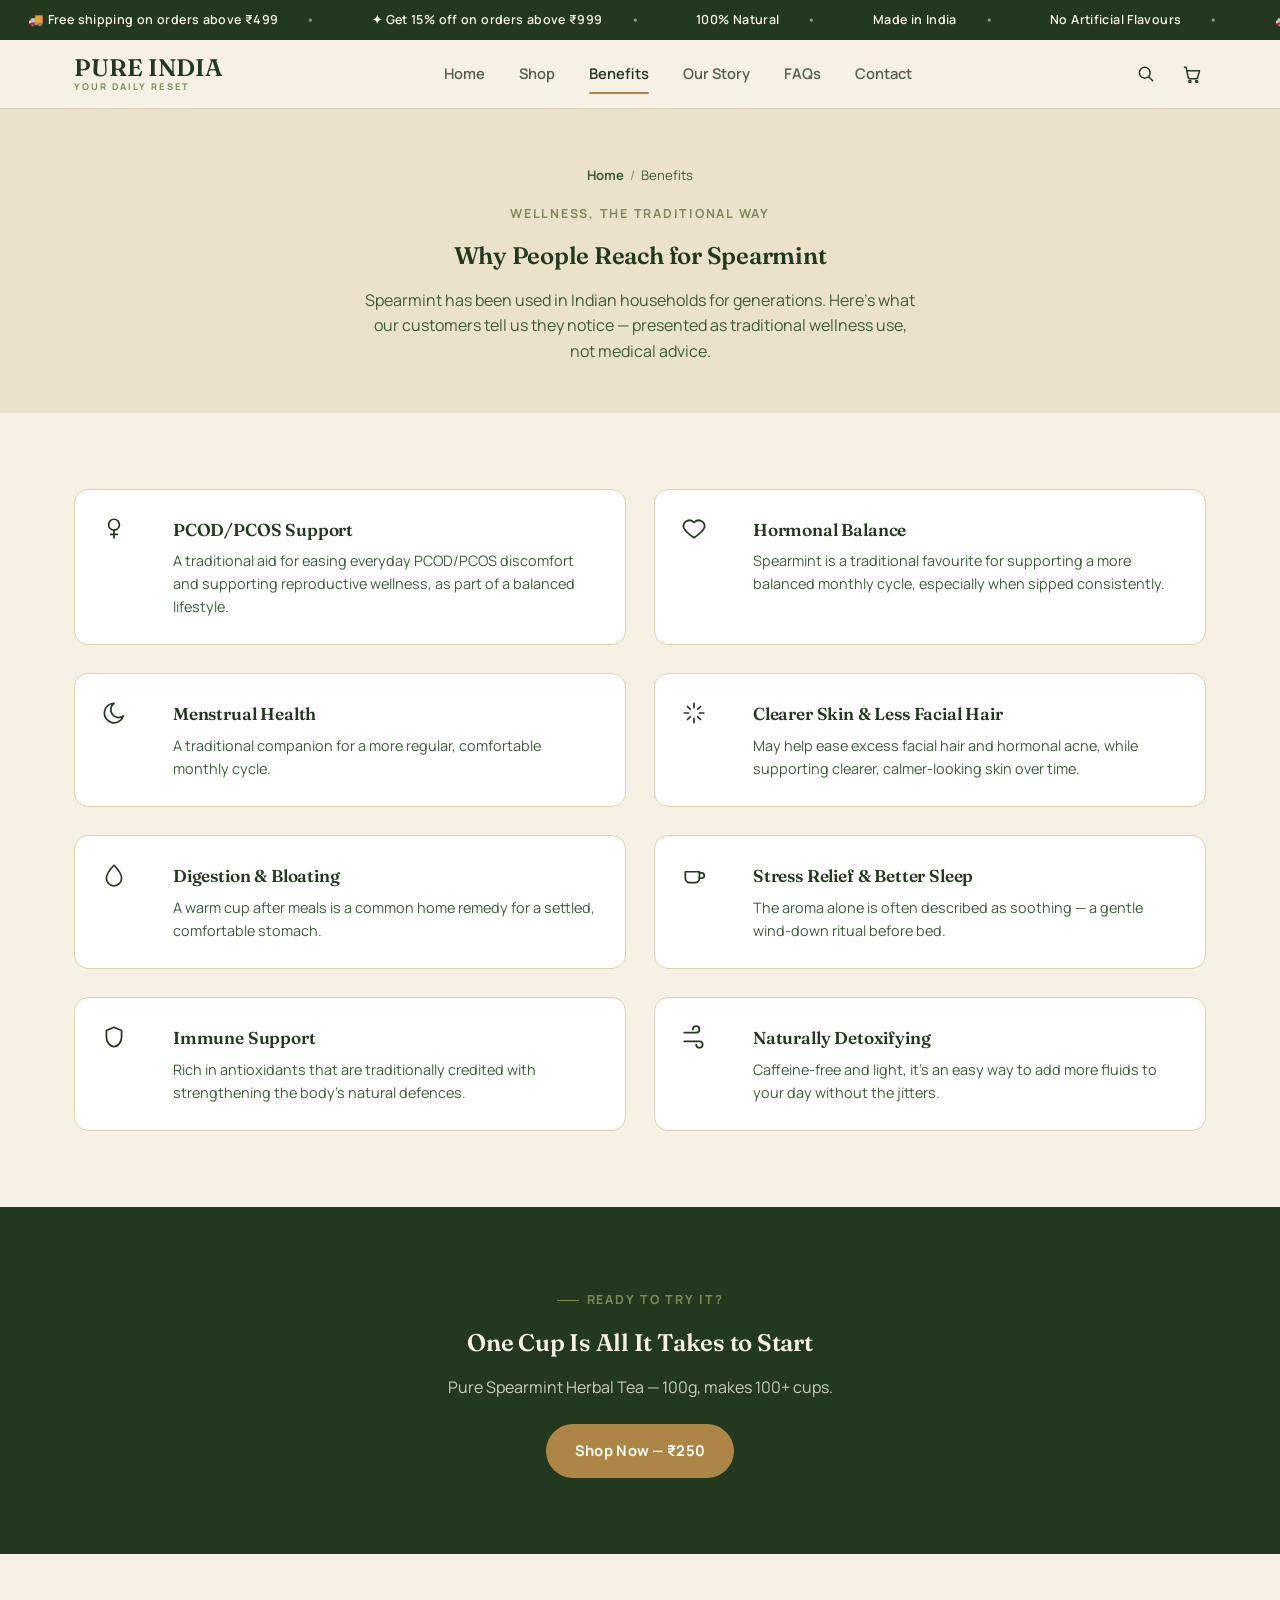
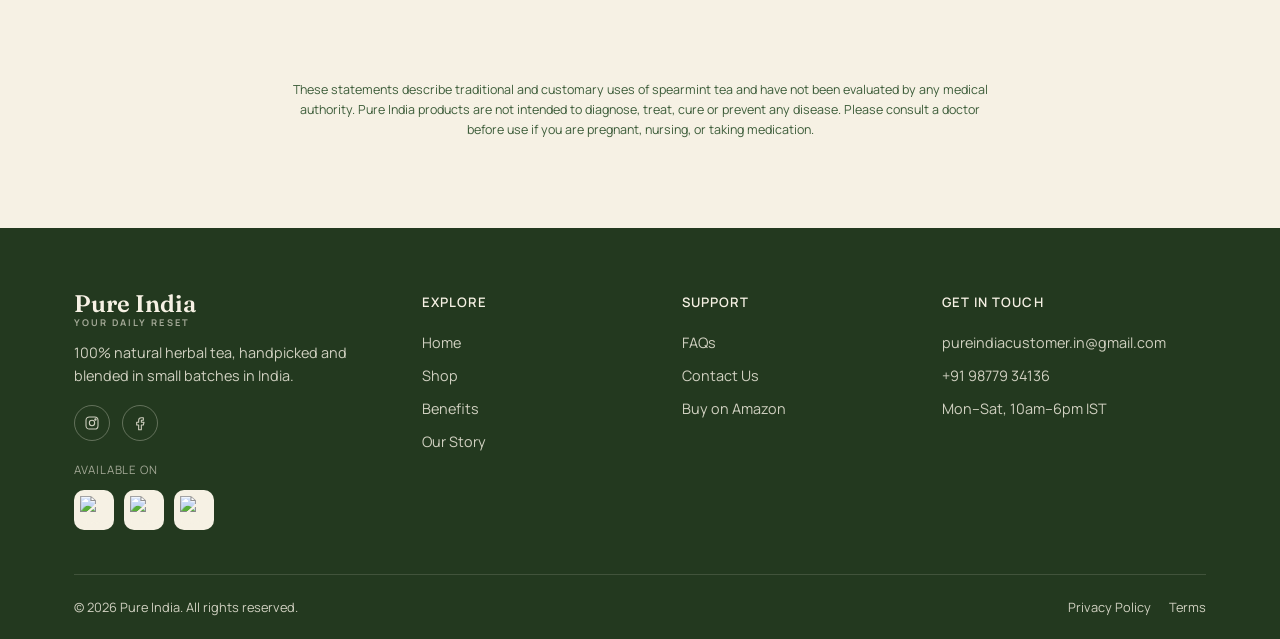
==== commit ac0f59b7: "updates" ====
--- a/benefits.html
+++ b/benefits.html
@@ -14,8 +14,11 @@
     <span class="loader-steam s1"></span>
     <span class="loader-steam s2"></span>
     <span class="loader-steam s3"></span>
-    <div class="loader-ring"></div>
-    <img src="public/logo.png" alt="" class="loader-logo">
+    <span class="loader-pulse p1"></span>
+    <span class="loader-pulse p2"></span>
+    <div class="loader-card">
+      <img src="public/logo.png" alt="" class="loader-logo">
+    </div>
   </div>
   <p class="loader-text">Steeping your reset<span class="loader-dots"><span>.</span><span>.</span><span>.</span></span></p>
 </div>
@@ -25,12 +28,12 @@
     <div class="marquee">
         <div class="marquee-track">
           <span class="marquee-item">&#128666; Free shipping on orders above &#8377;499</span>
-          <span class="marquee-item">&#10022; Get 15% off + a Mystery Gift on orders above &#8377;999</span>
+          <span class="marquee-item">&#10022; Get 15% off on orders above &#8377;999</span>
           <span class="marquee-item">100% Natural</span>
           <span class="marquee-item">Made in India</span>
           <span class="marquee-item">No Artificial Flavours</span>
           <span class="marquee-item">&#128666; Free shipping on orders above &#8377;499</span>
-          <span class="marquee-item">&#10022; Get 15% off + a Mystery Gift on orders above &#8377;999</span>
+          <span class="marquee-item">&#10022; Get 15% off on orders above &#8377;999</span>
           <span class="marquee-item">100% Natural</span>
           <span class="marquee-item">Made in India</span>
           <span class="marquee-item">No Artificial Flavours</span>
@@ -38,7 +41,7 @@
     </div>
   </div>
   <div class="nav-wrap container">
-    <a href="index.html" class="logo">Pure India <span>Your Daily Reset</span></a>
+    <a href="index.html" class="logo">PURE INDIA <span>Your Daily Reset</span></a>
     <nav class="main-nav" id="mainNav">
       <a href="index.html">Home</a>
       <a href="shop.html">Shop</a>
@@ -69,28 +72,36 @@
   <div class="container">
     <div class="benefit-grid reveal">
       <div class="benefit-card">
+        <div class="icon-wrap"><svg viewBox="0 0 24 24" fill="none" stroke="currentColor" stroke-width="1.6" stroke-linecap="round" stroke-linejoin="round"><circle cx="12" cy="8" r="5"/><path d="M12 13v7M9 17h6"/></svg></div>
+        <div><h3>PCOD/PCOS Support</h3><p>A traditional aid for easing everyday PCOD/PCOS discomfort and supporting reproductive wellness, as part of a balanced lifestyle.</p></div>
+      </div>
+      <div class="benefit-card">
         <div class="icon-wrap"><svg viewBox="0 0 24 24" fill="none" stroke="currentColor" stroke-width="1.6" stroke-linecap="round" stroke-linejoin="round"><path d="M12 20s-7-4.4-9.5-9A5.5 5.5 0 0 1 12 6a5.5 5.5 0 0 1 9.5 5c-2.5 4.6-9.5 9-9.5 9z"/></svg></div>
         <div><h3>Hormonal Balance</h3><p>Spearmint is a traditional favourite for supporting a more balanced monthly cycle, especially when sipped consistently.</p></div>
+      </div>
+      <div class="benefit-card">
+        <div class="icon-wrap"><svg viewBox="0 0 24 24" fill="none" stroke="currentColor" stroke-width="1.6" stroke-linecap="round" stroke-linejoin="round"><path d="M12 3a9 9 0 1 0 8.6 11.8A7 7 0 0 1 12 3z"/></svg></div>
+        <div><h3>Menstrual Health</h3><p>A traditional companion for a more regular, comfortable monthly cycle.</p></div>
+      </div>
+      <div class="benefit-card">
+        <div class="icon-wrap"><svg viewBox="0 0 24 24" fill="none" stroke="currentColor" stroke-width="1.6" stroke-linecap="round" stroke-linejoin="round"><path d="M12 3v4M12 17v4M3 12h4M17 12h4M6 6l2.5 2.5M15.5 15.5L18 18M18 6l-2.5 2.5M8.5 15.5L6 18"/></svg></div>
+        <div><h3>Clearer Skin &amp; Less Facial Hair</h3><p>May help ease excess facial hair and hormonal acne, while supporting clearer, calmer-looking skin over time.</p></div>
       </div>
       <div class="benefit-card">
         <div class="icon-wrap"><svg viewBox="0 0 24 24" fill="none" stroke="currentColor" stroke-width="1.6" stroke-linecap="round" stroke-linejoin="round"><path d="M12 3s7 7.2 7 12a7 7 0 0 1-14 0c0-4.8 7-12 7-12z"/></svg></div>
         <div><h3>Digestion &amp; Bloating</h3><p>A warm cup after meals is a common home remedy for a settled, comfortable stomach.</p></div>
       </div>
       <div class="benefit-card">
-        <div class="icon-wrap"><svg viewBox="0 0 24 24" fill="none" stroke="currentColor" stroke-width="1.6" stroke-linecap="round" stroke-linejoin="round"><path d="M12 3v4M12 17v4M3 12h4M17 12h4M6 6l2.5 2.5M15.5 15.5L18 18M18 6l-2.5 2.5M8.5 15.5L6 18"/></svg></div>
-        <div><h3>Clearer-Looking Skin</h3><p>Its natural antioxidants are often credited for spearmint's reputation as a "skin tea" in herbal circles.</p></div>
+        <div class="icon-wrap"><svg viewBox="0 0 24 24" fill="none" stroke="currentColor" stroke-width="1.6" stroke-linecap="round" stroke-linejoin="round"><path d="M4 9h13v6a4 4 0 0 1-4 4H8a4 4 0 0 1-4-4V9z"/><path d="M17 10h2a2.5 2.5 0 0 1 0 5h-2"/></svg></div>
+        <div><h3>Stress Relief &amp; Better Sleep</h3><p>The aroma alone is often described as soothing — a gentle wind-down ritual before bed.</p></div>
+      </div>
+      <div class="benefit-card">
+        <div class="icon-wrap"><svg viewBox="0 0 24 24" fill="none" stroke="currentColor" stroke-width="1.6" stroke-linecap="round" stroke-linejoin="round"><path d="M12 3l7 3v6c0 5-3.2 8.4-7 9-3.8-.6-7-4-7-9V6l7-3z"/></svg></div>
+        <div><h3>Immune Support</h3><p>Rich in antioxidants that are traditionally credited with strengthening the body's natural defences.</p></div>
       </div>
       <div class="benefit-card">
         <div class="icon-wrap"><svg viewBox="0 0 24 24" fill="none" stroke="currentColor" stroke-width="1.6" stroke-linecap="round"><path d="M3 8h11a3 3 0 1 0-3-3"/><path d="M3 16h14a3 3 0 1 1-3 3"/></svg></div>
         <div><h3>Naturally Detoxifying</h3><p>Caffeine-free and light, it's an easy way to add more fluids to your day without the jitters.</p></div>
-      </div>
-      <div class="benefit-card">
-        <div class="icon-wrap"><svg viewBox="0 0 24 24" fill="none" stroke="currentColor" stroke-width="1.6" stroke-linecap="round" stroke-linejoin="round"><path d="M4 9h13v6a4 4 0 0 1-4 4H8a4 4 0 0 1-4-4V9z"/><path d="M17 10h2a2.5 2.5 0 0 1 0 5h-2"/></svg></div>
-        <div><h3>Calming Ritual</h3><p>The aroma alone is often described as soothing — a nice pause point in a busy day.</p></div>
-      </div>
-      <div class="benefit-card">
-        <div class="icon-wrap"><svg viewBox="0 0 24 24" fill="none" stroke="currentColor" stroke-width="1.6" stroke-linecap="round" stroke-linejoin="round"><path d="M6 12l4 4 8-9"/></svg></div>
-        <div><h3>Fresher Breath</h3><p>Spearmint's natural aroma makes it a pleasant, sugar-free alternative after meals.</p></div>
       </div>
     </div>
   </div>
@@ -100,8 +111,8 @@
   <div class="container reveal" style="text-align:center;">
     <p class="eyebrow" style="justify-content:center;">Ready to try it?</p>
     <h2>One Cup Is All It Takes to Start</h2>
-    <p style="max-width:480px; margin:0 auto 24px; color:rgba(246,241,228,.8);">Pure Spearmint Herbal Tea — 100g, makes 120+ cups.</p>
-    <a href="shop.html" class="btn btn-gold">Shop Now — ₹225</a>
+    <p style="max-width:480px; margin:0 auto 24px; color:rgba(246,241,228,.8);">Pure Spearmint Herbal Tea — 100g, makes 100+ cups.</p>
+    <a href="shop.html" class="btn btn-gold">Shop Now — ₹250</a>
   </div>
 </section>
 
@@ -121,10 +132,16 @@
           <a href="#" aria-label="Instagram"><svg viewBox="0 0 24 24" fill="none" stroke="currentColor" stroke-width="1.6"><rect x="3" y="3" width="18" height="18" rx="5"/><circle cx="12" cy="12" r="4"/><circle cx="17.2" cy="6.8" r="1"/></svg></a>
           <a href="#" aria-label="Facebook"><svg viewBox="0 0 24 24" fill="none" stroke="currentColor" stroke-width="1.6" stroke-linecap="round" stroke-linejoin="round"><path d="M14 8h3V4h-3a4 4 0 0 0-4 4v3H7v4h3v7h4v-7h3l1-4h-4V8z"/></svg></a>
         </div>
+        <p class="footer-marketplaces-label">Available on</p>
+        <div class="footer-marketplaces">
+          <a href="#" class="amazon-cta" aria-label="Buy on Amazon"><img src="https://images.seeklogo.com/logo-png/40/2/amazon-icon-logo-png_seeklogo-405254.png" alt="Amazon"></a>
+          <a href="#" class="flipkart-cta" aria-label="Buy on Flipkart"><img src="https://play-lh.googleusercontent.com/mlWjVjxflQoYJHBBgDQ08FqT8i3KnDG__2RH8P-GWOKlEPAIo8TllTZo3HDQ3J5zlO6oAhc1FAv0Bf2on0wL8w=s256-rw" alt="Flipkart"></a>
+          <a href="#" class="meesho-cta" aria-label="Buy on Meesho"><img src="https://upload.wikimedia.org/wikipedia/commons/3/33/Meesho_logo.png" alt="Meesho"></a>
+        </div>
       </div>
       <div><h4>Explore</h4><ul class="footer-links"><li><a href="index.html">Home</a></li><li><a href="shop.html">Shop</a></li><li><a href="benefits.html">Benefits</a></li><li><a href="our-story.html">Our Story</a></li></ul></div>
       <div><h4>Support</h4><ul class="footer-links"><li><a href="faqs.html">FAQs</a></li><li><a href="contact.html">Contact Us</a></li><li><a href="#" class="amazon-cta">Buy on Amazon</a></li></ul></div>
-      <div><h4>Get in Touch</h4><ul class="footer-links"><li>hello@pureindiatea.com</li><li>+91 00000 00000</li><li>Mon–Sat, 10am–6pm IST</li></ul></div>
+      <div><h4>Get in Touch</h4><ul class="footer-links"><li>pureindiacustomer.in@gmail.com</li><li>+91 98779 34136</li><li>Mon–Sat, 10am–6pm IST</li></ul></div>
     </div>
     <div class="container footer-bottom"><span>© 2026 Pure India. All rights reserved.</span><div class="footer-bottom-links"><a href="#">Privacy Policy</a><a href="#">Terms</a></div></div>
   </div>
--- a/css/style.css
+++ b/css/style.css
@@ -42,7 +42,6 @@
 body{
   margin:0;
   max-width:100%;
-  overflow-x:hidden;
   background:var(--cream);
   color:var(--ink);
   font-family:'Manrope', sans-serif;
@@ -440,12 +439,12 @@
   font-size:clamp(.6rem,.9vw,.78rem);
   line-height:1.15;
   box-shadow:var(--shadow-soft);
-  z-index:2;
+  z-index:10;
 }
 .pill-tag strong{ font-size:1.15rem; }
 
 /* Promo slide (slide 2) — carousal-2.png already has the dark green
-   peacock/floral panel + "120+" pill baked into the photo itself;
+   peacock/floral panel baked into the photo itself;
    only the offer card is added here, sat in the panel's blank space. */
 .slide-promo .carousel-caption{
   top:27%;
@@ -568,7 +567,16 @@
   gap:56px;
   align-items:start;
 }
-.product-showcase-media{ position:relative; }
+.product-showcase-media{ position:relative; min-width:0; }
+.product-showcase-info{ min-width:0; }
+
+/* Prevent grid items (and their nested grids) from refusing to shrink
+   below their content's intrinsic width and overflowing on mobile */
+.wellness-strip > *, .story-strip > *, .product-highlight > *,
+.product-detail > *, .contact-grid > *, .product-showcase > *,
+.photo-fan > *, .gallery-thumbs > *{
+  min-width:0;
+}
 .media-badge{
   position:absolute;
   top:16px; right:16px;
@@ -751,11 +759,13 @@
   gap:32px;
   align-items:center;
 }
+.newsletter > *{ min-width:0; }
 .newsletter h3{ color:var(--cream); margin-bottom:8px; }
 .newsletter p{ color:rgba(246,241,228,.75); margin:0; }
 .newsletter-form{ display:flex; gap:10px; }
 .newsletter-form input{
   flex:1;
+  min-width:0;
   padding:14px 18px;
   border-radius:999px;
   border:none;
@@ -801,6 +811,23 @@
   display:flex; align-items:center; justify-content:center;
 }
 .footer-social svg{ width:16px; height:16px; }
+.footer-marketplaces-label{
+  font-family:'Manrope',sans-serif;
+  font-size:.72rem;
+  letter-spacing:.08em;
+  text-transform:uppercase;
+  color:rgba(246,241,228,.6);
+  margin:20px 0 10px;
+}
+.footer-marketplaces{ display:flex; align-items:center; gap:10px; }
+.footer-marketplaces a{
+  display:flex; align-items:center; justify-content:center;
+  width:40px; height:40px;
+  border-radius:10px;
+  background:var(--cream);
+  overflow:hidden;
+}
+.footer-marketplaces img{ width:28px; height:28px; object-fit:contain; }
 .footer-bottom{
   display:flex;
   justify-content:space-between;
@@ -841,6 +868,30 @@
 }
 .gallery-thumbs{ display:grid; grid-template-columns:repeat(4,1fr); gap:12px; margin-top:12px; }
 .gallery-thumbs .placeholder{ min-height:80px; }
+.gallery-main{ border-radius:var(--radius-lg); overflow:hidden; min-height:420px; }
+.gallery-main img{ width:100%; height:100%; object-fit:cover; display:block; }
+.gallery-thumbs .thumb{
+  border-radius:10px;
+  overflow:hidden;
+  min-height:80px;
+  cursor:pointer;
+  border:2px solid transparent;
+  transition:border-color .2s ease;
+}
+.gallery-thumbs .thumb img{ width:100%; height:100%; object-fit:cover; display:block; }
+.gallery-thumbs .thumb.active,
+.gallery-thumbs .thumb:hover{ border-color:var(--gold); }
+.buy-elsewhere{ display:flex; align-items:center; gap:10px; margin-top:16px; }
+.buy-elsewhere span{ font-size:.78rem; color:var(--forest-light); font-weight:700; }
+.buy-elsewhere a{
+  display:flex; align-items:center; justify-content:center;
+  width:34px; height:34px;
+  border-radius:8px;
+  border:1.5px solid var(--line);
+  background:#fff;
+  overflow:hidden;
+}
+.buy-elsewhere img{ width:22px; height:22px; object-fit:contain; }
 .stock-note{ display:flex; align-items:center; gap:8px; font-size:.85rem; font-weight:700; color:var(--forest-light); margin-bottom:6px; }
 .stock-dot{ width:8px; height:8px; border-radius:50%; background:var(--forest-light); display:inline-block; }
 .qty-row{ display:flex; align-items:center; gap:16px; margin:24px 0; }
@@ -1029,7 +1080,7 @@
 /* =========================================================
    REVEAL ANIMATION
    ========================================================= */
-.reveal{ opacity:0; transform:translateY(18px); transition:opacity .6s ease, transform .6s ease; }
+.reveal{ opacity:0; transform:translateY(18px); transition:opacity .6s ease, transform .6s ease; min-width:0; }
 .reveal.in-view{ opacity:1; transform:translateY(0); }
 @media (prefers-reduced-motion: reduce){
   .reveal{ opacity:1; transform:none; transition:none; }
@@ -1053,7 +1104,6 @@
   .benefit-grid{ grid-template-columns:1fr; }
   .timeline{ grid-template-columns:1fr 1fr; row-gap:36px; }
   .timeline::before{ display:none; }
-  .value-grid{ grid-template-columns:1fr; }
   .brew-steps{ grid-template-columns:1fr 1fr; }
   .form-grid{ grid-template-columns:1fr; }
   .hero-carousel .carousel-slide{ height:480px; }
@@ -1077,7 +1127,9 @@
   .hero .container{ padding-top:36px; padding-bottom:36px; }
   .footer-grid{ grid-template-columns:1fr; }
   .timeline{ grid-template-columns:1fr; }
+  .value-grid{ grid-template-columns:1fr; gap:20px; }
   .gallery-thumbs{ grid-template-columns:repeat(4,1fr); }
+  .newsletter{ padding:32px 24px; }
   .hero-carousel .carousel-slide{ height:420px; }
   .carousel-caption{
     left:5%; right:5%;
@@ -1132,35 +1184,50 @@
   justify-content:center;
 }
 
-.loader-ring{
+.loader-card{
+  position:relative;
+  z-index:2;
+  width:120px;
+  height:120px;
+  border-radius:var(--radius-md);
+  background:var(--white);
+  box-shadow:var(--shadow-soft);
+  display:flex;
+  align-items:center;
+  justify-content:center;
+  overflow:hidden;
+}
+
+.loader-pulse{
   position:absolute;
-  inset:0;
-  border-radius:50%;
-  border:2px solid var(--line);
-  border-top-color:var(--gold);
-  border-right-color:var(--gold);
-  animation:loaderSpin 1.7s linear infinite;
-}
+  top:15px; left:15px; right:15px; bottom:15px;
+  border-radius:var(--radius-md);
+  border:1.5px solid var(--gold);
+  opacity:0;
+  animation:loaderPulse 2.4s ease-out infinite;
+}
+.loader-pulse.p2{ animation-delay:1.2s; }
 
 .loader-logo{
-  width:112px;
+  width:96px;
   height:auto;
   animation:loaderBreathe 2.4s ease-in-out infinite;
 }
 
 .loader-steam{
   position:absolute;
-  top:2px;
+  top:-2px;
   width:3px;
   height:20px;
   border-radius:999px;
   background:linear-gradient(180deg, transparent, var(--olive) 55%, transparent);
   opacity:0;
   animation:loaderSteam 2.6s ease-in infinite;
-}
-.loader-steam.s1{ left:52px; animation-delay:.1s; }
-.loader-steam.s2{ left:75px; animation-delay:.7s; }
-.loader-steam.s3{ left:98px; animation-delay:1.3s; }
+  z-index:1;
+}
+.loader-steam.s1{ left:44px; animation-delay:.1s; }
+.loader-steam.s2{ left:73px; animation-delay:.7s; }
+.loader-steam.s3{ left:102px; animation-delay:1.3s; }
 
 .loader-text{
   font-family:'Fraunces', serif;
@@ -1180,7 +1247,10 @@
 .loader-dots span:nth-child(2){ animation-delay:.2s; }
 .loader-dots span:nth-child(3){ animation-delay:.4s; }
 
-@keyframes loaderSpin{ to{ transform:rotate(360deg); } }
+@keyframes loaderPulse{
+  0%{ opacity:.6; transform:scale(1); }
+  100%{ opacity:0; transform:scale(1.28); }
+}
 
 @keyframes loaderBreathe{
   0%,100%{ transform:scale(1); opacity:1; }
@@ -1199,7 +1269,8 @@
 }
 
 @media (prefers-reduced-motion: reduce){
-  .loader-logo, .loader-ring, .loader-steam, .loader-dots span{ animation:none; }
+  .loader-logo, .loader-pulse, .loader-steam, .loader-dots span{ animation:none; }
   .loader-logo{ opacity:1; }
+  .loader-pulse{ display:none; }
   .site-loader{ transition:opacity .3s ease; }
 }
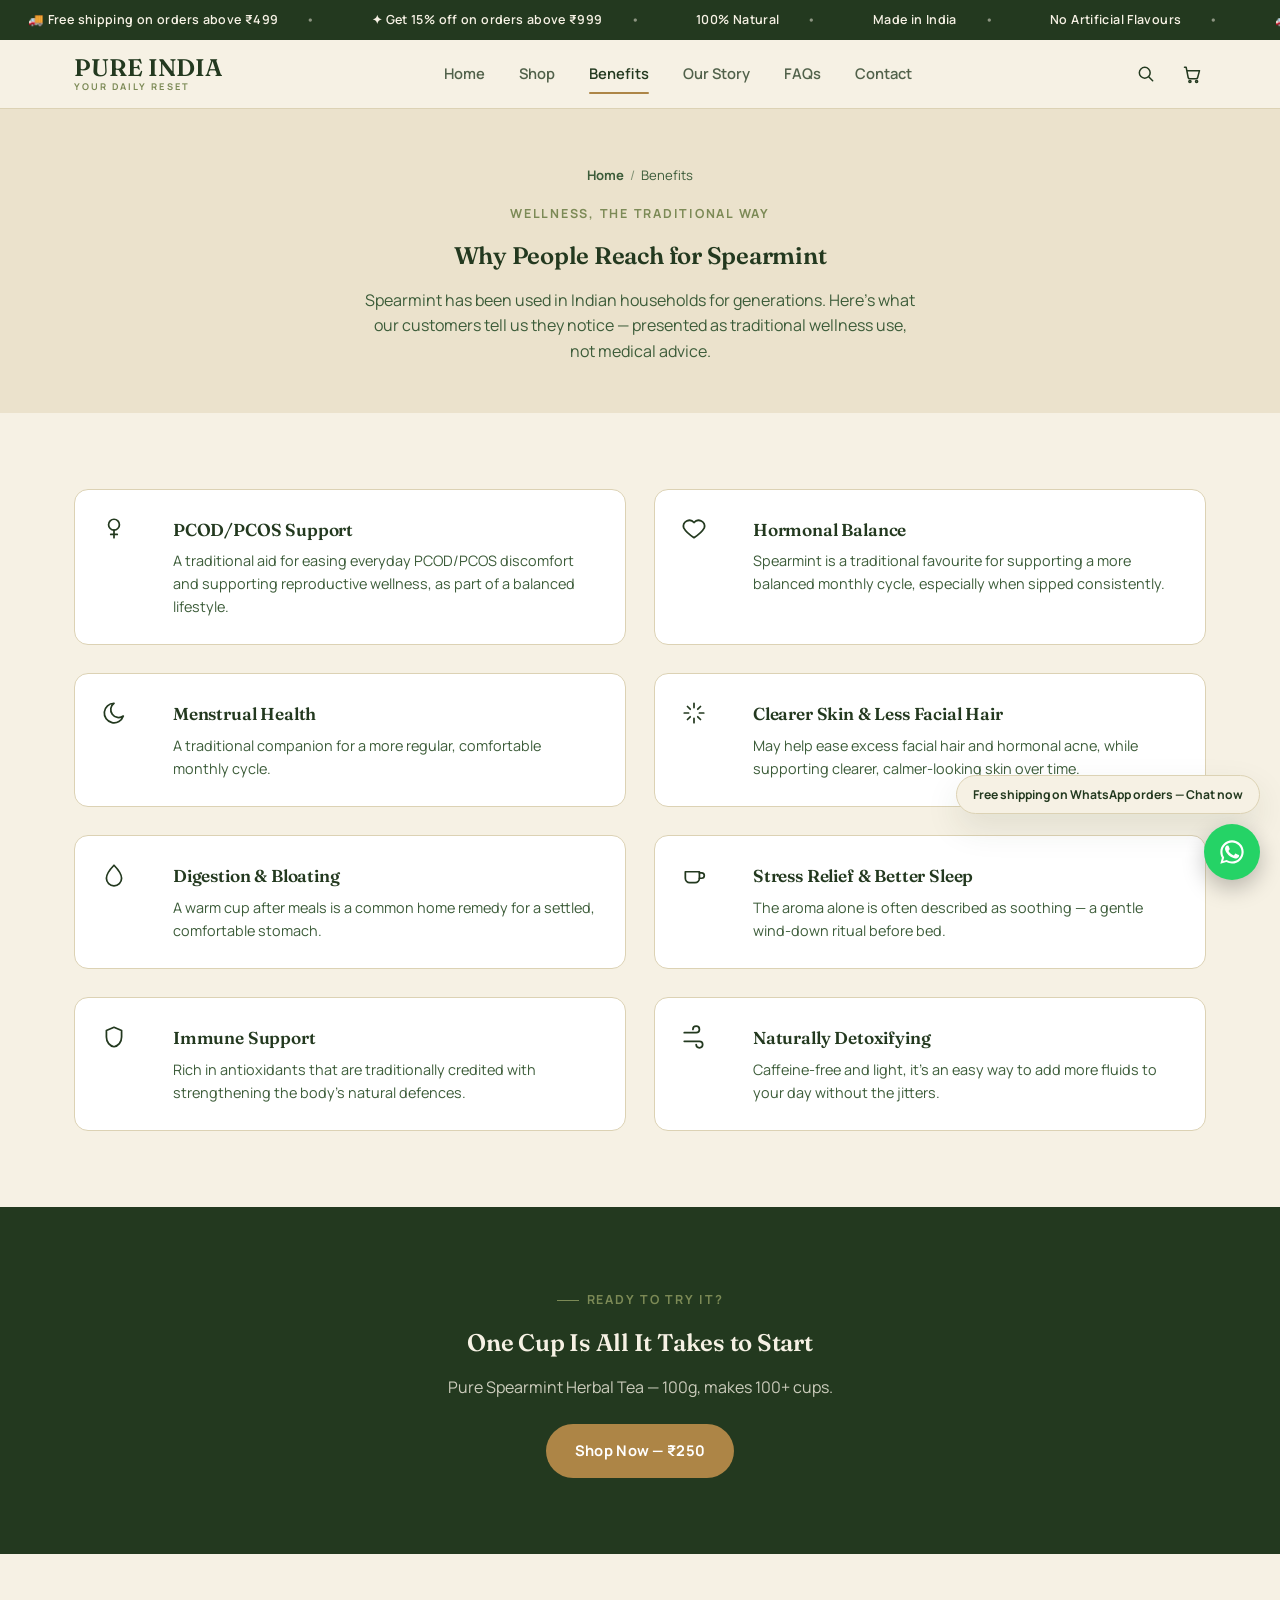
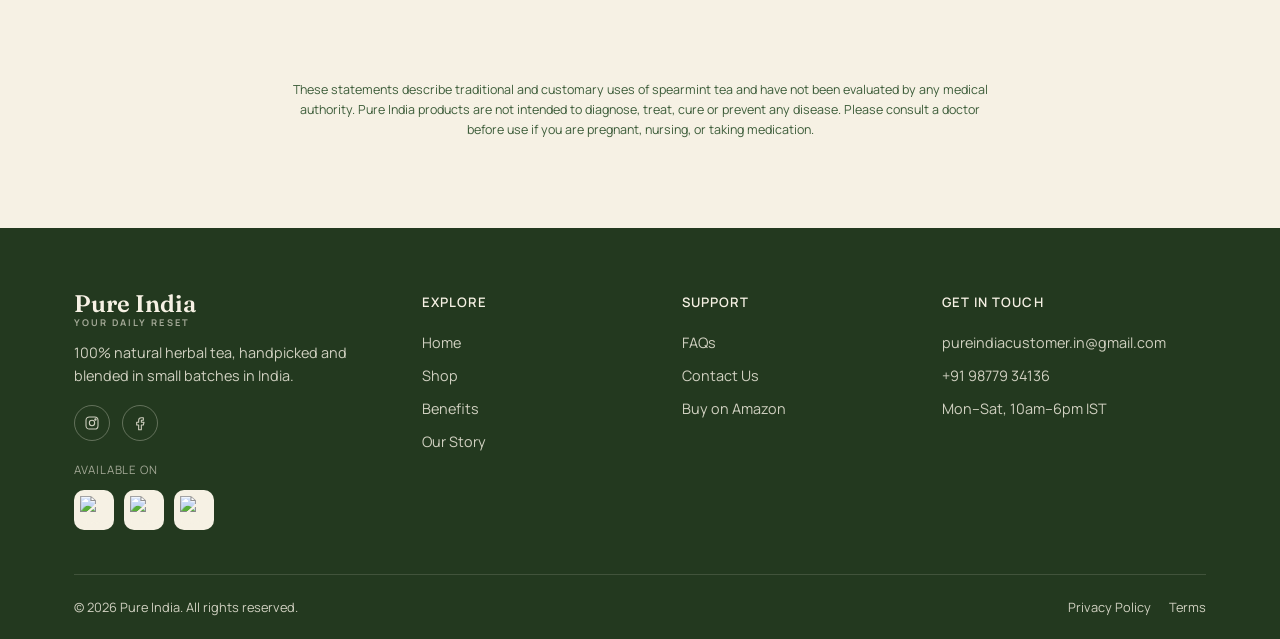
==== commit 3ad7452c: "updates" ====
--- a/benefits.html
+++ b/benefits.html
@@ -147,6 +147,13 @@
   </div>
 </footer>
 
+<div class="whatsapp-widget">
+  <a href="#" class="whatsapp-badge whatsapp-cta">Free shipping on WhatsApp orders — Chat now</a>
+  <a href="#" class="whatsapp-float whatsapp-cta" aria-label="Chat with Pure India on WhatsApp">
+    <svg viewBox="0 0 24 24" aria-hidden="true"><path d="M17.472 14.382c-.297-.149-1.758-.867-2.03-.967-.273-.099-.471-.148-.67.15-.197.297-.767.966-.94 1.164-.173.199-.347.223-.644.075-.297-.15-1.255-.463-2.39-1.475-.883-.788-1.48-1.761-1.653-2.059-.173-.297-.018-.458.13-.606.134-.133.298-.347.446-.52.149-.174.198-.298.298-.497.099-.198.05-.372-.025-.521-.075-.149-.669-1.612-.916-2.207-.242-.579-.487-.5-.669-.51-.173-.008-.371-.01-.57-.01-.198 0-.52.074-.792.372-.272.297-1.04 1.016-1.04 2.479 0 1.462 1.065 2.875 1.213 3.074.149.198 2.096 3.2 5.077 4.487.709.306 1.262.489 1.694.625.712.227 1.36.195 1.871.118.571-.085 1.758-.719 2.006-1.413.248-.694.248-1.289.173-1.413-.074-.124-.272-.198-.57-.347z"/><path d="M12.004 2c-5.514 0-9.997 4.478-9.997 9.997 0 1.763.462 3.485 1.34 5.003L2 22l5.117-1.342a9.96 9.96 0 004.884 1.24h.005c5.514 0 9.996-4.478 9.996-9.997C21.998 6.478 17.518 2 12.004 2zm0 18.183h-.004a8.17 8.17 0 01-4.166-1.14l-.299-.177-3.096.812.826-3.023-.194-.31a8.164 8.164 0 01-1.257-4.354c0-4.51 3.671-8.181 8.19-8.181 4.511 0 8.181 3.669 8.181 8.181 0 4.512-3.67 8.192-8.181 8.192z"/></svg>
+  </a>
+</div>
+
 <script src="js/script.js"></script>
 </body>
 </html>
--- a/css/style.css
+++ b/css/style.css
@@ -723,6 +723,7 @@
 }
 .photo-fan{ display:grid; grid-template-columns:repeat(3,1fr); gap:14px; }
 .photo-fan .placeholder:nth-child(2){ transform:translateY(-14px); }
+.photo-fan img{ width:100%; aspect-ratio:1/1; object-fit:cover; border-radius:var(--radius-md); }
 
 /* Testimonials */
 .testimonial-grid{
@@ -892,6 +893,51 @@
   overflow:hidden;
 }
 .buy-elsewhere img{ width:22px; height:22px; object-fit:contain; }
+
+/* =========================================================
+   WHATSAPP FLOATING WIDGET
+   ========================================================= */
+.whatsapp-widget{
+  position:fixed;
+  right:20px; bottom:20px;
+  z-index:999;
+  display:flex;
+  flex-direction:column;
+  align-items:flex-end;
+  gap:10px;
+}
+.whatsapp-badge{
+  display:flex;
+  align-items:center;
+  gap:6px;
+  background:var(--cream);
+  color:var(--forest);
+  border:1px solid var(--line);
+  font-size:.76rem;
+  font-weight:700;
+  padding:9px 16px;
+  border-radius:999px;
+  box-shadow:var(--shadow-soft);
+  white-space:nowrap;
+  transition:background .2s ease, color .2s ease, transform .2s ease;
+}
+.whatsapp-badge:hover{ background:var(--forest); color:var(--cream); transform:translateY(-1px); }
+.whatsapp-float{
+  width:56px; height:56px;
+  border-radius:50%;
+  background:#25D366;
+  display:flex; align-items:center; justify-content:center;
+  box-shadow:0 8px 22px rgba(0,0,0,.25);
+  transition:transform .2s ease;
+}
+.whatsapp-float:hover{ transform:scale(1.08); }
+.whatsapp-float svg{ width:28px; height:28px; fill:#fff; }
+@media (max-width:600px){
+  .whatsapp-widget{ right:14px; bottom:14px; gap:8px; }
+  .whatsapp-badge{ font-size:.66rem; padding:7px 12px; }
+  .whatsapp-float{ width:50px; height:50px; }
+  .whatsapp-float svg{ width:24px; height:24px; }
+}
 .stock-note{ display:flex; align-items:center; gap:8px; font-size:.85rem; font-weight:700; color:var(--forest-light); margin-bottom:6px; }
 .stock-dot{ width:8px; height:8px; border-radius:50%; background:var(--forest-light); display:inline-block; }
 .qty-row{ display:flex; align-items:center; gap:16px; margin:24px 0; }
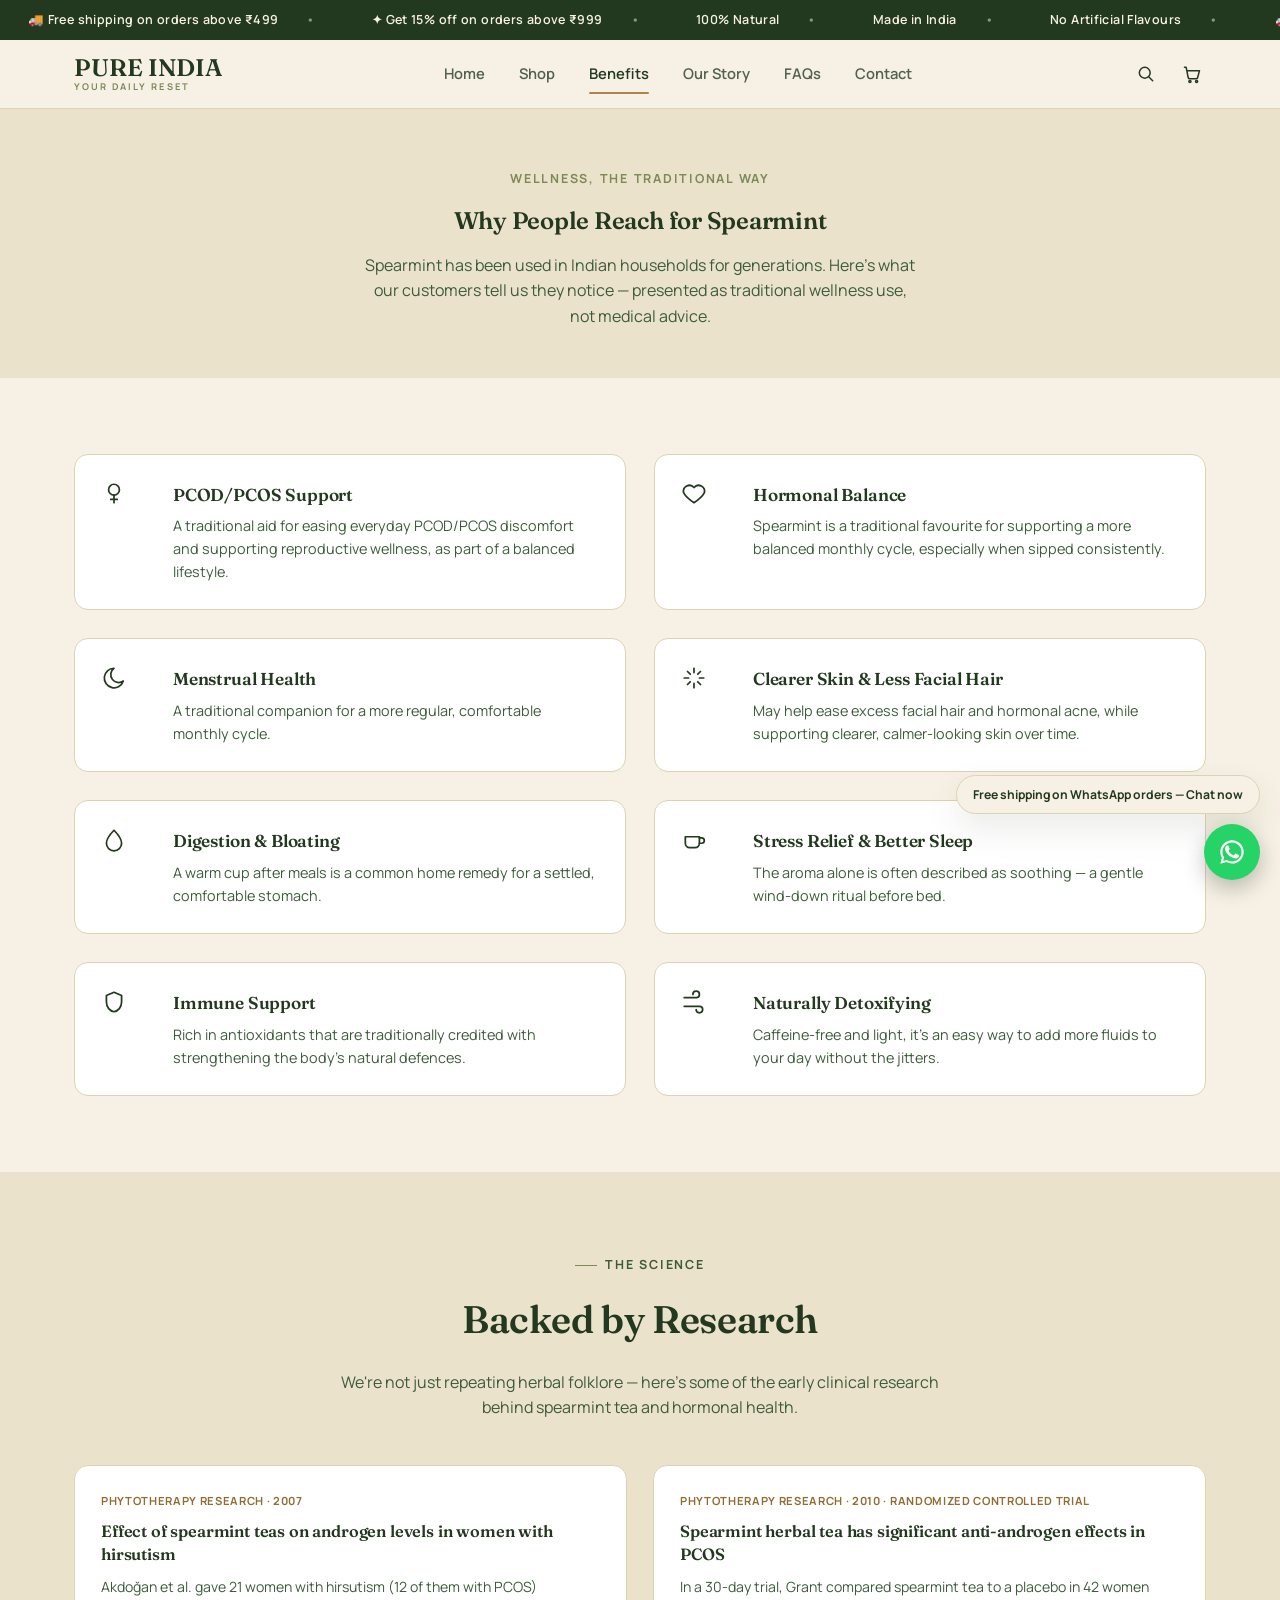
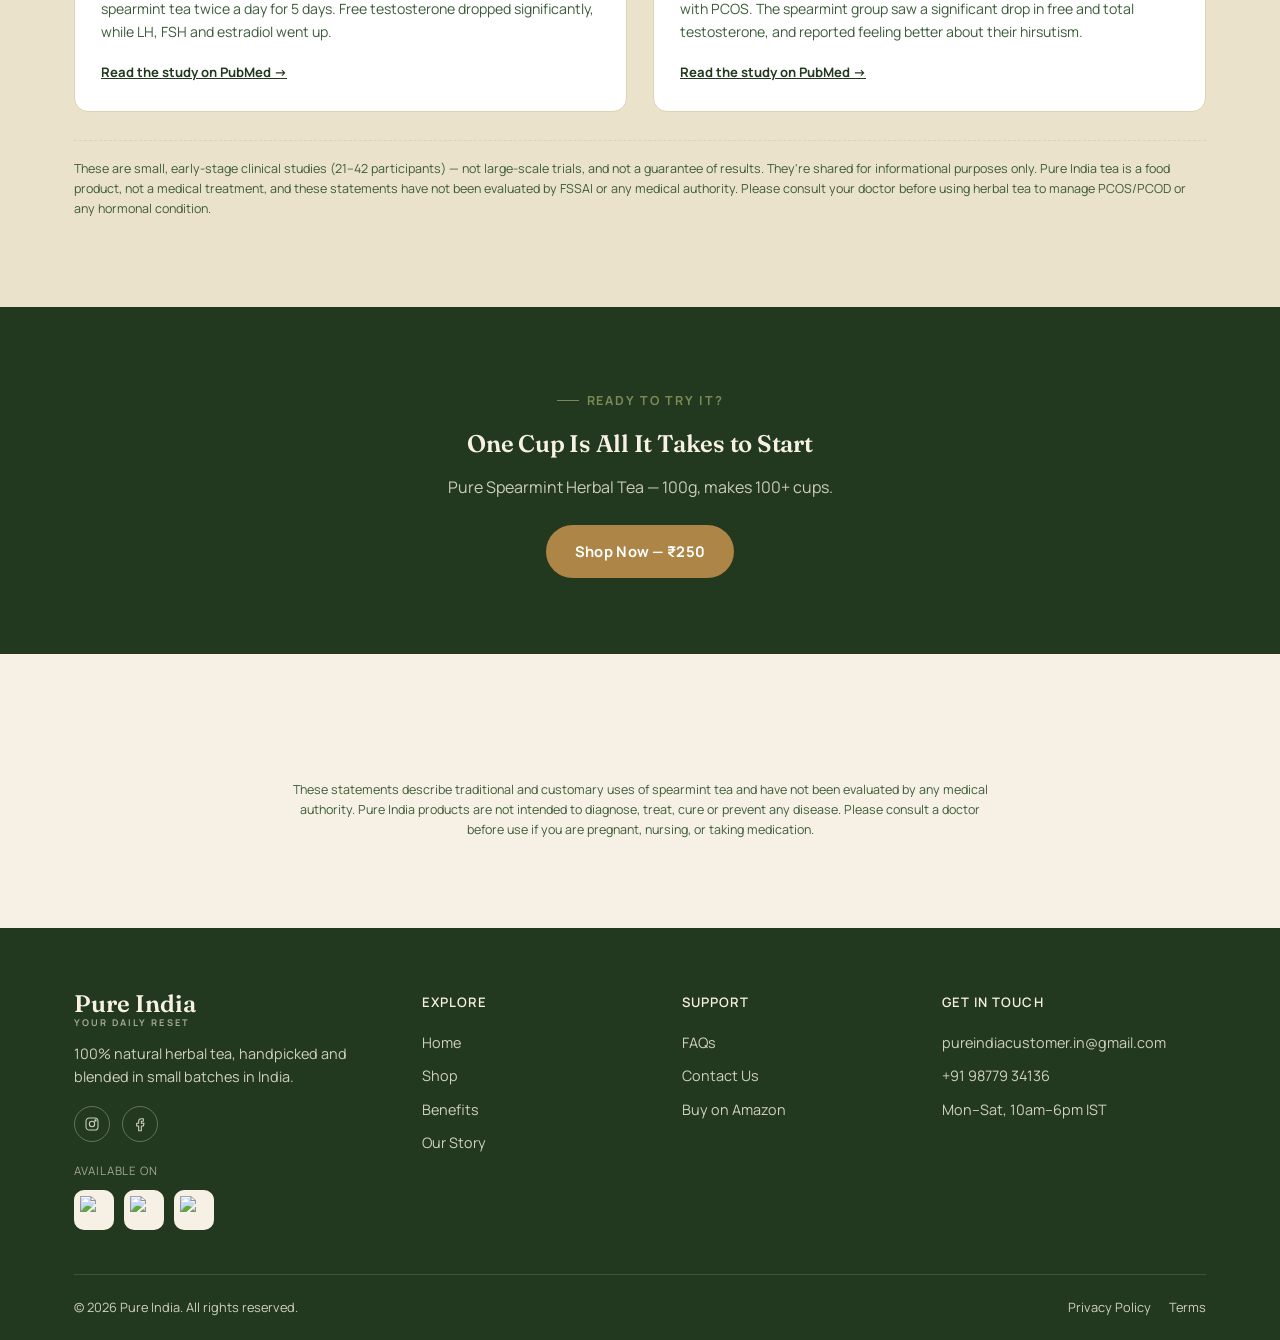
==== commit 4459ced4: "updates" ====
--- a/benefits.html
+++ b/benefits.html
@@ -61,7 +61,6 @@
 
 <section class="page-hero">
   <div class="container">
-    <p class="breadcrumb"><a href="index.html">Home</a><span>/</span>Benefits</p>
     <p class="eyebrow">Wellness, the traditional way</p>
     <h1>Why People Reach for Spearmint</h1>
     <p style="max-width:560px; margin:0 auto; color:var(--forest-light);">Spearmint has been used in Indian households for generations. Here's what our customers tell us they notice — presented as traditional wellness use, not medical advice.</p>
@@ -104,6 +103,29 @@
         <div><h3>Naturally Detoxifying</h3><p>Caffeine-free and light, it's an easy way to add more fluids to your day without the jitters.</p></div>
       </div>
     </div>
+  </div>
+</section>
+
+<section class="section-alt" id="science">
+  <div class="container reveal">
+    <div class="section-head"><p class="eyebrow">The Science</p><h2>Backed by Research</h2>
+      <p>We're not just repeating herbal folklore — here's some of the early clinical research behind spearmint tea and hormonal health.</p>
+    </div>
+    <div class="research-grid">
+      <div class="research-card">
+        <p class="research-meta">Phytotherapy Research · 2007</p>
+        <h3>Effect of spearmint teas on androgen levels in women with hirsutism</h3>
+        <p>Akdoğan et al. gave 21 women with hirsutism (12 of them with PCOS) spearmint tea twice a day for 5 days. Free testosterone dropped significantly, while LH, FSH and estradiol went up.</p>
+        <a href="https://pubmed.ncbi.nlm.nih.gov/17310494/" target="_blank" rel="noopener">Read the study on PubMed →</a>
+      </div>
+      <div class="research-card">
+        <p class="research-meta">Phytotherapy Research · 2010 · Randomized Controlled Trial</p>
+        <h3>Spearmint herbal tea has significant anti-androgen effects in PCOS</h3>
+        <p>In a 30-day trial, Grant compared spearmint tea to a placebo in 42 women with PCOS. The spearmint group saw a significant drop in free and total testosterone, and reported feeling better about their hirsutism.</p>
+        <a href="https://pubmed.ncbi.nlm.nih.gov/19585478/" target="_blank" rel="noopener">Read the study on PubMed →</a>
+      </div>
+    </div>
+    <p class="disclaimer" style="margin-top:28px;">These are small, early-stage clinical studies (21–42 participants) — not large-scale trials, and not a guarantee of results. They're shared for informational purposes only. Pure India tea is a food product, not a medical treatment, and these statements have not been evaluated by FSSAI or any medical authority. Please consult your doctor before using herbal tea to manage PCOS/PCOD or any hormonal condition.</p>
   </div>
 </section>
 
--- a/css/style.css
+++ b/css/style.css
@@ -496,6 +496,9 @@
   opacity:.85;
 }
 .placeholder.tall{ min-height:420px; }
+.map-embed{ border-radius:var(--radius-lg); overflow:hidden; height:420px; }
+.map-embed iframe{ display:block; width:100%; height:100%; }
+@media (max-width:600px){ .map-embed{ height:300px; } }
 .placeholder.short{ min-height:170px; }
 .placeholder.square{ aspect-ratio:1/1; min-height:0; }
 .placeholder.round{ border-radius:50%; }
@@ -1023,6 +1026,14 @@
 .benefit-card .icon-wrap{ flex-shrink:0; width:52px; height:52px; }
 .benefit-card h3{ font-size:1.08rem; margin-bottom:6px; }
 .benefit-card p{ font-size:.9rem; color:var(--forest-light); margin:0; }
+
+.research-grid{ display:grid; grid-template-columns:repeat(2,1fr); gap:26px; margin-top:8px; }
+.research-card{ background:var(--white); border:1px solid var(--line); border-radius:var(--radius-md); padding:26px; }
+.research-card .research-meta{ font-size:.7rem; font-weight:700; letter-spacing:.06em; text-transform:uppercase; color:var(--gold-dark); margin-bottom:10px; }
+.research-card h3{ font-size:1.02rem; margin-bottom:10px; line-height:1.4; }
+.research-card p{ font-size:.88rem; color:var(--forest-light); margin-bottom:16px; }
+.research-card a{ font-size:.82rem; font-weight:700; color:var(--forest); text-decoration:underline; }
+@media (max-width:760px){ .research-grid{ grid-template-columns:1fr; } }
 
 /* =========================================================
    OUR STORY PAGE
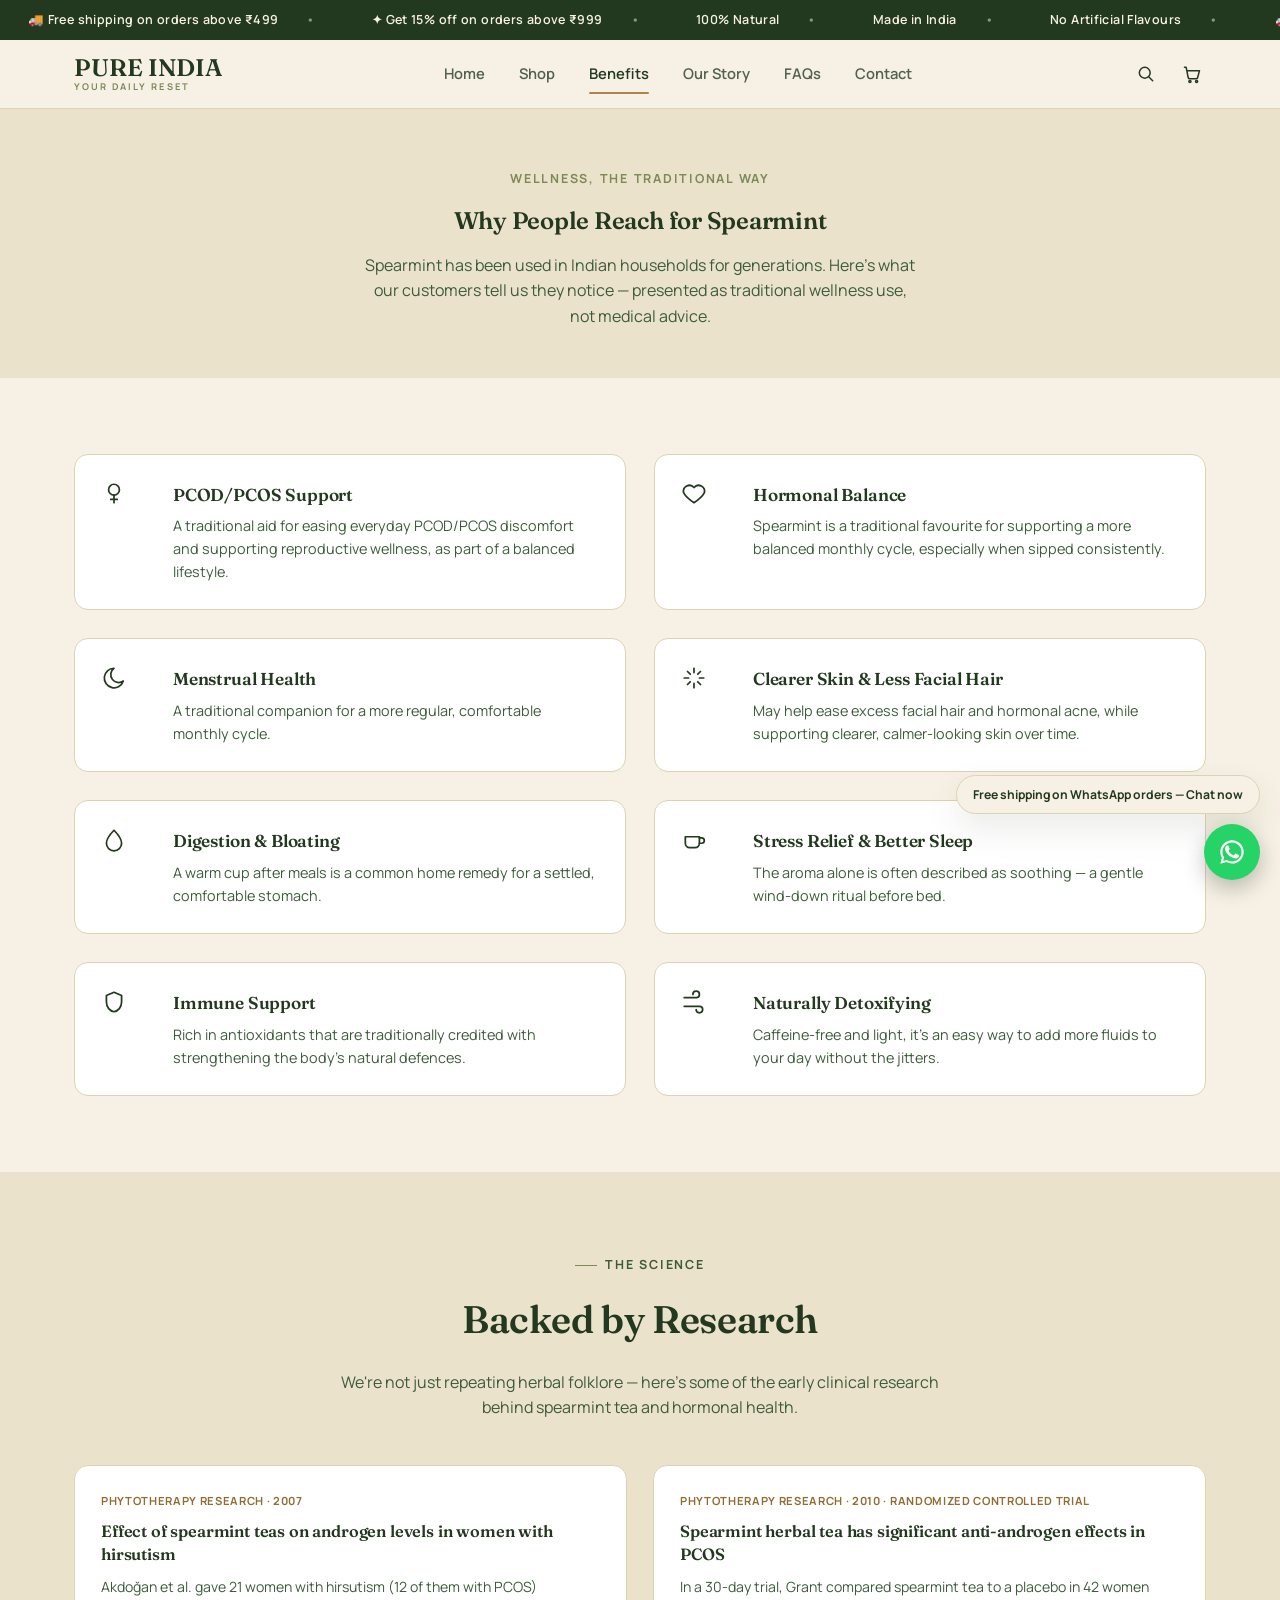
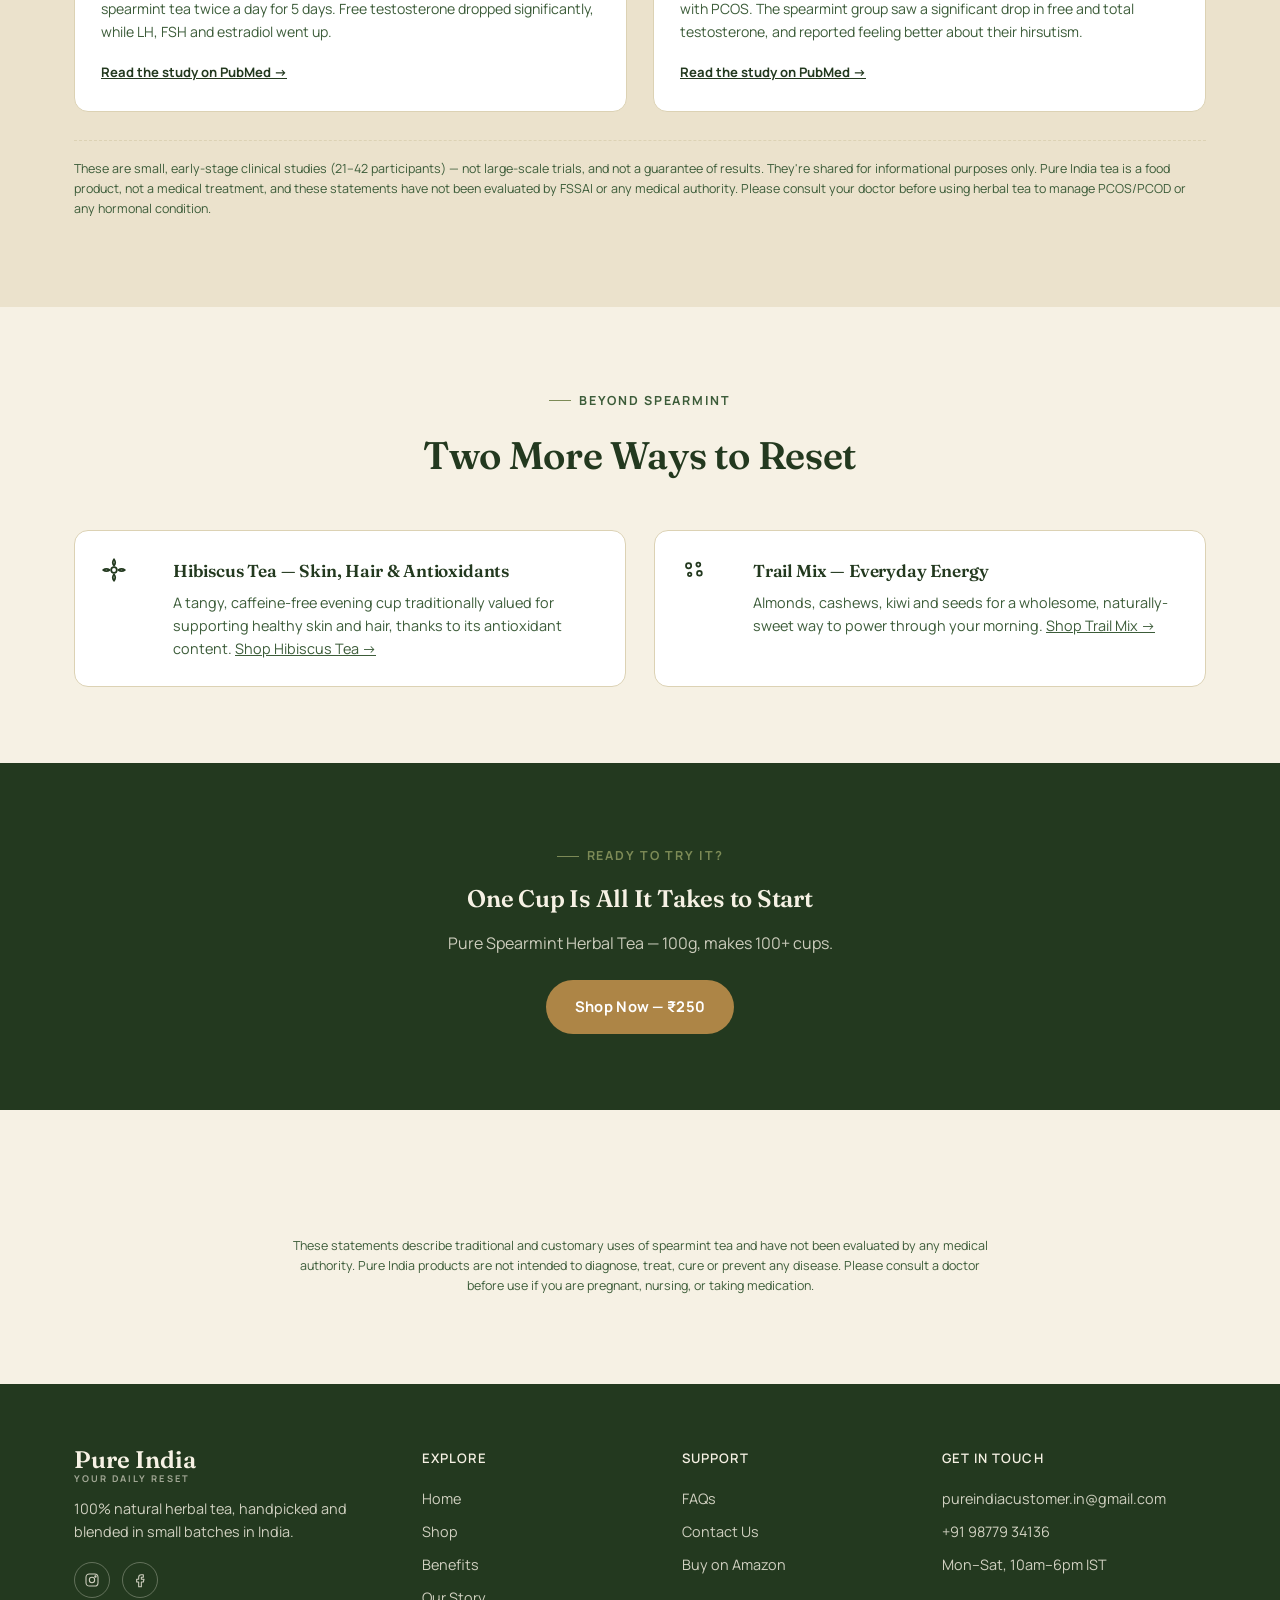
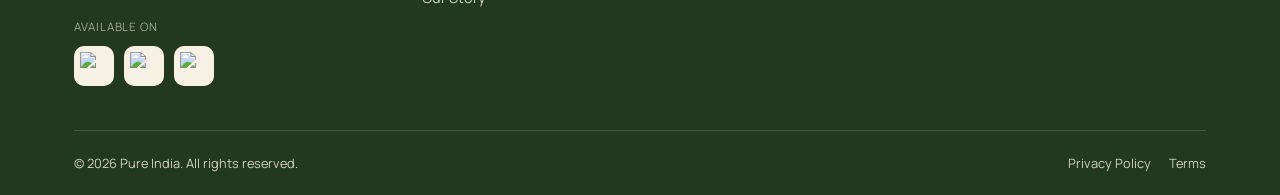
==== commit 52b48f44: "init" ====
--- a/benefits.html
+++ b/benefits.html
@@ -129,12 +129,28 @@
   </div>
 </section>
 
+<section>
+  <div class="container reveal">
+    <div class="section-head"><p class="eyebrow">Beyond Spearmint</p><h2>Two More Ways to Reset</h2></div>
+    <div class="benefit-grid">
+      <div class="benefit-card">
+        <div class="icon-wrap"><svg viewBox="0 0 24 24" fill="none" stroke="currentColor" stroke-width="1.6" stroke-linecap="round" stroke-linejoin="round"><path d="M12 2c1.5 2 1.5 4 0 6-1.5-2-1.5-4 0-6z"/><path d="M12 22c1.5-2 1.5-4 0-6-1.5 2-1.5 4 0 6z"/><path d="M2 12c2-1.5 4-1.5 6 0-2 1.5-4 1.5-6 0z"/><path d="M22 12c-2-1.5-4-1.5-6 0 2 1.5 4 1.5 6 0z"/><circle cx="12" cy="12" r="2.6"/></svg></div>
+        <div><h3>Hibiscus Tea — Skin, Hair &amp; Antioxidants</h3><p>A tangy, caffeine-free evening cup traditionally valued for supporting healthy skin and hair, thanks to its antioxidant content. <a href="shop-hibiscus.html" style="text-decoration:underline;">Shop Hibiscus Tea →</a></p></div>
+      </div>
+      <div class="benefit-card">
+        <div class="icon-wrap"><svg viewBox="0 0 24 24" fill="none" stroke="currentColor" stroke-width="1.6" stroke-linecap="round" stroke-linejoin="round"><circle cx="7" cy="8" r="2.4"/><circle cx="16" cy="7" r="1.8"/><circle cx="17" cy="15" r="2.2"/><circle cx="8" cy="16" r="1.6"/></svg></div>
+        <div><h3>Trail Mix — Everyday Energy</h3><p>Almonds, cashews, kiwi and seeds for a wholesome, naturally-sweet way to power through your morning. <a href="shop-trailmix.html" style="text-decoration:underline;">Shop Trail Mix →</a></p></div>
+      </div>
+    </div>
+  </div>
+</section>
+
 <section class="section-forest">
   <div class="container reveal" style="text-align:center;">
     <p class="eyebrow" style="justify-content:center;">Ready to try it?</p>
     <h2>One Cup Is All It Takes to Start</h2>
     <p style="max-width:480px; margin:0 auto 24px; color:rgba(246,241,228,.8);">Pure Spearmint Herbal Tea — 100g, makes 100+ cups.</p>
-    <a href="shop.html" class="btn btn-gold">Shop Now — ₹250</a>
+    <a href="shop-spearmint.html" class="btn btn-gold">Shop Now — ₹250</a>
   </div>
 </section>
 
--- a/css/style.css
+++ b/css/style.css
@@ -977,7 +977,7 @@
 }
 .accordion-panel p{ padding:0 2px 18px; margin:0; }
 
-.brew-steps{ display:grid; grid-template-columns:repeat(4,1fr); gap:24px; }
+.brew-steps{ display:grid; grid-template-columns:repeat(auto-fit, minmax(180px, 1fr)); gap:24px; }
 .brew-step{ text-align:center; }
 .brew-step .num{
   font-family:'Fraunces',serif;
@@ -1064,6 +1064,87 @@
 .timeline-step .dot svg{ width:24px; height:24px; color:var(--forest); }
 .timeline-step h4{ font-size:.95rem; margin-bottom:6px; }
 .timeline-step p{ font-size:.83rem; color:var(--forest-light); margin:0; }
+.timeline-3col{ grid-template-columns:repeat(3,1fr); }
+
+/* =========================================================
+   SHOP CATALOG (multi-product grid + bundle)
+   ========================================================= */
+.shop-grid{
+  display:grid;
+  grid-template-columns:repeat(auto-fit, minmax(240px, 1fr));
+  gap:22px;
+  align-items:stretch;
+}
+.shop-card{
+  display:flex;
+  flex-direction:column;
+  background:var(--white);
+  border:1.5px solid var(--line);
+  border-radius:var(--radius-lg);
+  padding:20px;
+  transition:transform .2s ease, box-shadow .2s ease, border-color .2s ease;
+}
+a.shop-card:hover{ transform:translateY(-4px); box-shadow:var(--shadow-soft); border-color:var(--gold); }
+.shop-card-time{
+  font-size:.72rem; font-weight:700; letter-spacing:.1em; text-transform:uppercase;
+  color:var(--olive); margin-bottom:10px;
+}
+.shop-card-visual{
+  aspect-ratio:1/1;
+  border-radius:var(--radius-md);
+  overflow:hidden;
+  display:flex; align-items:center; justify-content:center;
+  color:var(--cream);
+  margin-bottom:14px;
+}
+.shop-card-visual svg{ width:38%; height:38%; opacity:.92; }
+.shop-card h3{ font-size:1.15rem; margin-bottom:6px; }
+.shop-card p{ font-size:.86rem; color:var(--forest-light); flex-grow:1; }
+.shop-card-foot{ display:flex; align-items:center; justify-content:space-between; margin-top:14px; padding-top:14px; border-top:1px solid var(--line); }
+.shop-card-foot .price{ font-size:1.2rem; }
+.shop-card-flagship{ border-color:var(--gold); }
+.shop-card-bundle{ background:var(--forest); border-color:var(--forest); }
+.shop-card-bundle h3, .shop-card-bundle p{ color:var(--cream); }
+.shop-card-bundle .shop-card-visual{ background:rgba(246,241,228,.12); }
+.bundle-links{ display:flex; flex-wrap:wrap; gap:8px; margin-top:8px; }
+.bundle-links .btn{ padding:9px 14px; font-size:.78rem; }
+
+/* Placeholder product art (used until real photos are added) */
+.placeholder-visual{
+  display:flex; flex-direction:column; align-items:center; justify-content:center;
+  gap:16px; height:100%; color:var(--cream); text-align:center; padding:24px;
+}
+.placeholder-visual svg{ width:30%; max-width:150px; opacity:.9; }
+.placeholder-label{ font-family:'Fraunces', serif; font-style:italic; font-size:1.15rem; }
+.placeholder-hibiscus{ background:linear-gradient(160deg,#7C3347,var(--gold)); }
+.placeholder-trailmix{ background:linear-gradient(160deg,#6B4A2B,var(--gold)); }
+.placeholder-bundle{ background:linear-gradient(160deg,var(--forest),var(--olive)); }
+.placeholder-butterflypea{ background:linear-gradient(160deg,#4A3B8C,#8E7CD6); }
+.crosssell-butterflypea{ background:linear-gradient(160deg,#4A3B8C,#8E7CD6); color:var(--cream); }
+
+/* Cross-sell strip (bottom of each product page) */
+.crosssell-grid{ display:grid; grid-template-columns:repeat(auto-fit, minmax(220px, 1fr)); gap:22px; }
+.crosssell-card{
+  display:flex; flex-direction:column;
+  background:var(--white); border:1.5px solid var(--line); border-radius:var(--radius-md);
+  padding:20px; transition:transform .2s ease, box-shadow .2s ease, border-color .2s ease;
+}
+.crosssell-card:hover{ transform:translateY(-3px); box-shadow:var(--shadow-tight); border-color:var(--gold); }
+.crosssell-visual{
+  width:64px; height:64px; border-radius:var(--radius-sm, 10px);
+  background:var(--cream-dark); color:var(--forest);
+  display:flex; align-items:center; justify-content:center;
+  margin-bottom:12px; overflow:hidden;
+}
+.crosssell-visual svg{ width:26px; height:26px; }
+.crosssell-visual img{ width:100%; height:100%; object-fit:cover; }
+.crosssell-hibiscus{ background:linear-gradient(160deg,#7C3347,var(--gold)); color:var(--cream); }
+.crosssell-trailmix{ background:linear-gradient(160deg,#6B4A2B,var(--gold)); color:var(--cream); }
+.crosssell-tag{ font-size:.7rem; font-weight:700; letter-spacing:.08em; text-transform:uppercase; color:var(--olive); margin-bottom:4px; }
+.crosssell-card h4{ font-size:1rem; margin-bottom:4px; }
+.crosssell-card p{ font-size:.84rem; color:var(--forest-light); flex-grow:1; }
+.crosssell-price{ font-weight:700; color:var(--gold-dark); margin-top:10px; }
+.crosssell-bundle{ border-color:var(--gold); background:var(--cream-dark); }
 
 .value-grid{ display:grid; grid-template-columns:repeat(3,1fr); gap:26px; }
 .value-card{ text-align:center; padding:10px; }
@@ -1161,9 +1242,12 @@
   .benefit-grid{ grid-template-columns:1fr; }
   .timeline{ grid-template-columns:1fr 1fr; row-gap:36px; }
   .timeline::before{ display:none; }
+  .timeline-3col{ grid-template-columns:1fr 1fr; }
   .brew-steps{ grid-template-columns:1fr 1fr; }
   .form-grid{ grid-template-columns:1fr; }
   .hero-carousel .carousel-slide{ height:480px; }
+  .shop-grid{ grid-template-columns:1fr 1fr; }
+  .crosssell-grid{ grid-template-columns:1fr; }
 }
 @media (max-width: 760px){
   .main-nav{
@@ -1184,7 +1268,9 @@
   .hero .container{ padding-top:36px; padding-bottom:36px; }
   .footer-grid{ grid-template-columns:1fr; }
   .timeline{ grid-template-columns:1fr; }
+  .timeline-3col{ grid-template-columns:1fr; }
   .value-grid{ grid-template-columns:1fr; gap:20px; }
+  .shop-grid{ grid-template-columns:1fr; }
   .gallery-thumbs{ grid-template-columns:repeat(4,1fr); }
   .newsletter{ padding:32px 24px; }
   .hero-carousel .carousel-slide{ height:420px; }
